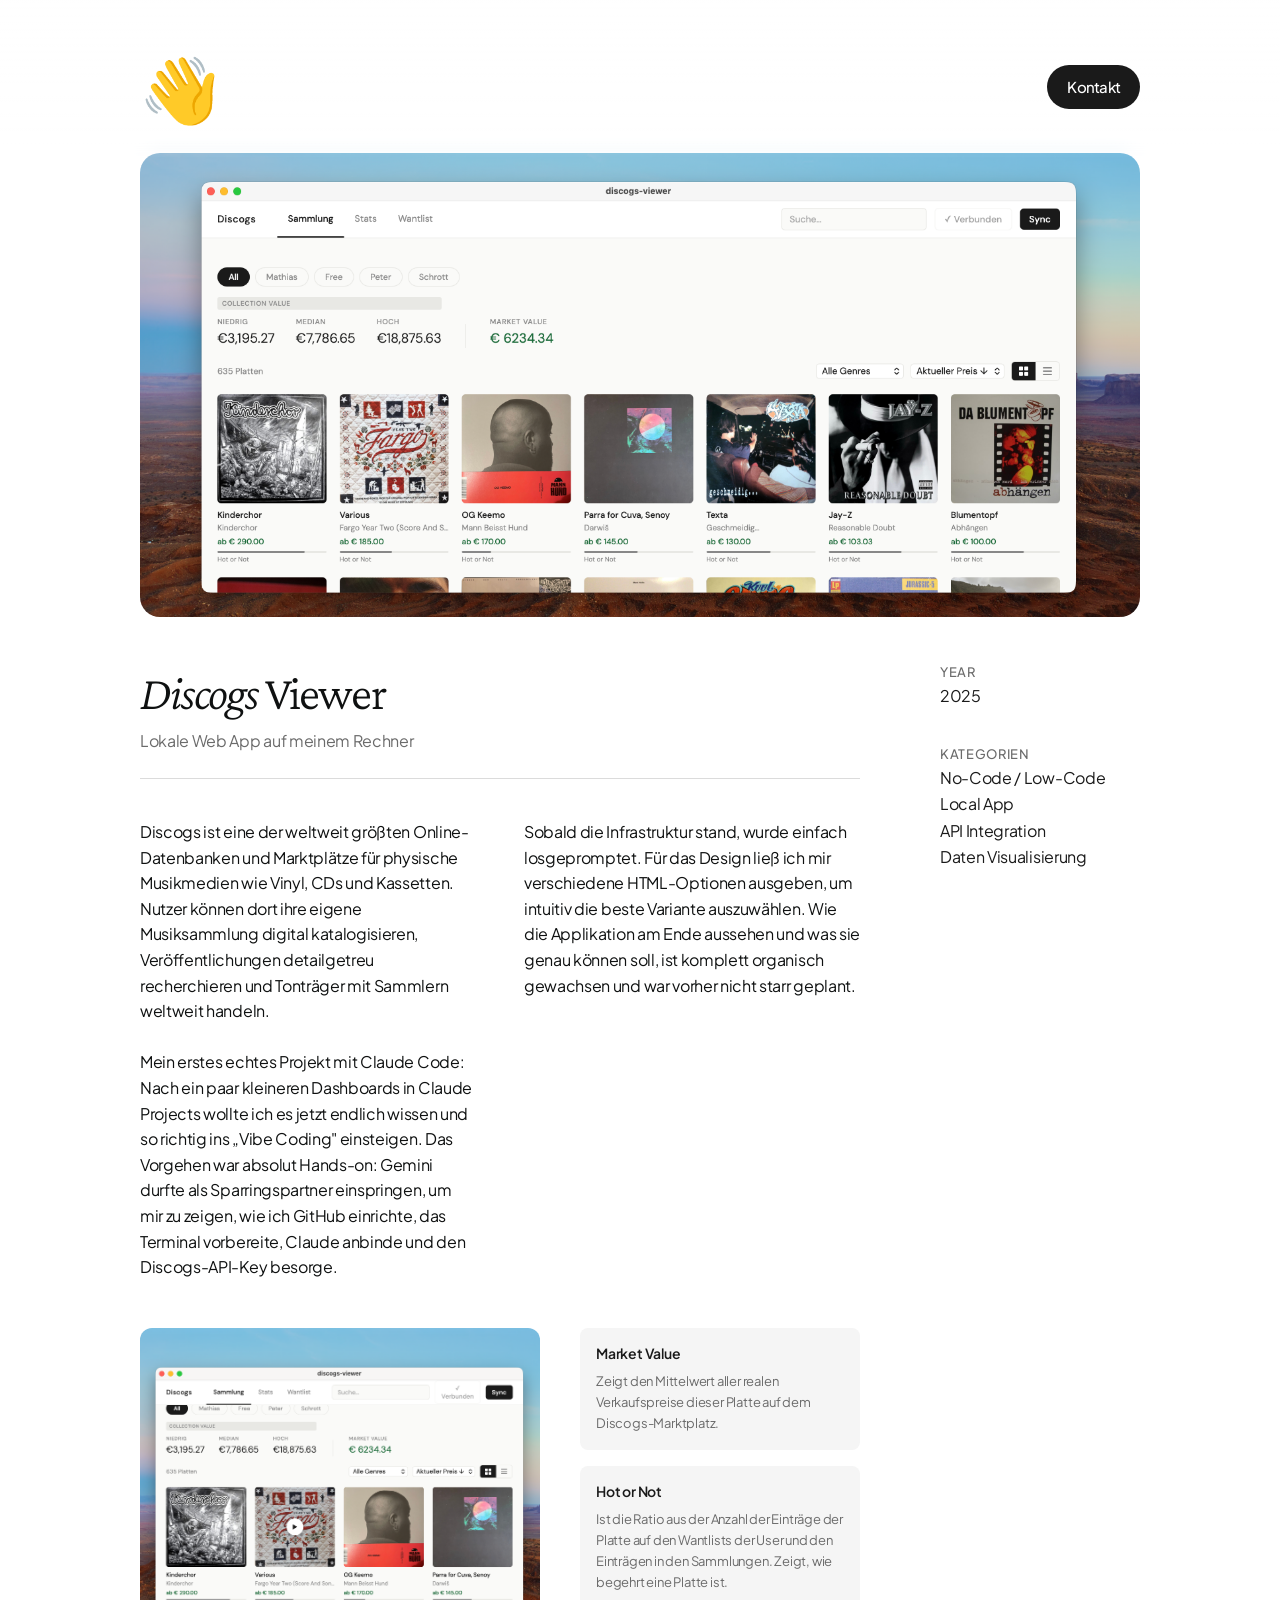
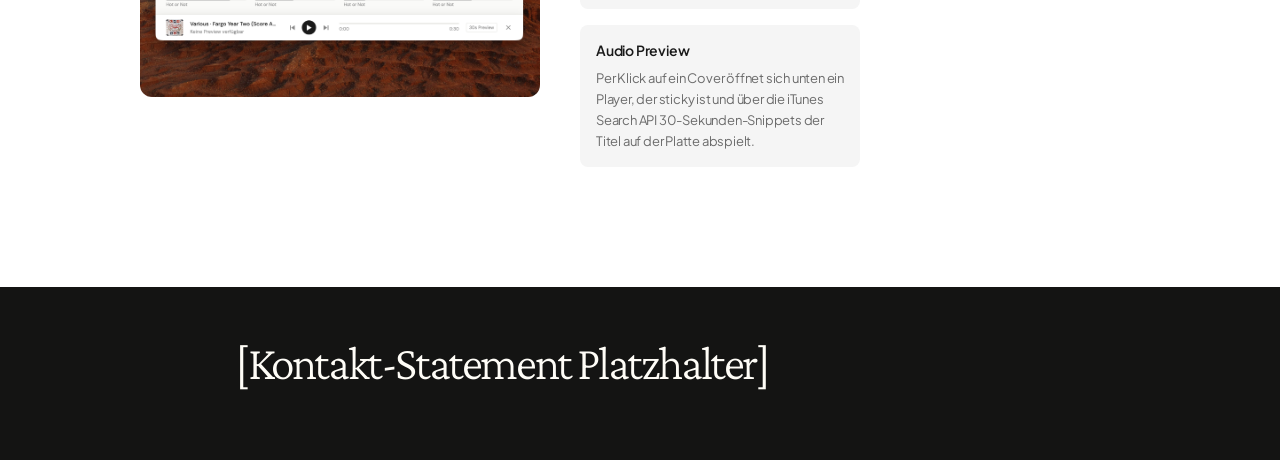
==== discogs.html @ b3c25e91 "Add projects section and discogs detail page - Asymmetric 2-column project grid with 5 project cards" ====
<!DOCTYPE html>
<html lang="de">
<head>
  <meta charset="UTF-8">
  <meta name="viewport" content="width=device-width, initial-scale=1.0">
  <title>Discogs Sammlung Viewer – Agile Coach &amp; Scrum Master</title>
  <meta name="description" content="Discogs Sammlung Viewer – Projekt-Detailseite">
  <link rel="preconnect" href="https://fonts.googleapis.com">
  <link rel="preconnect" href="https://fonts.gstatic.com" crossorigin>
  <link href="https://fonts.googleapis.com/css2?family=Crimson+Pro:ital,wght@0,300;0,400;1,300;1,400&family=Plus+Jakarta+Sans:wght@400;500;600&family=JetBrains+Mono:wght@300;400&display=swap" rel="stylesheet">
  <link rel="stylesheet" href="styles.css">
</head>
<body>

  <header class="navbar">
    <a href="index.html" class="navbar-logo" aria-label="Zurück zur Startseite">
      <span class="nav-logo" aria-hidden="true">👋</span>
    </a>
    <a href="index.html#kontakt" class="btn-pill">Kontakt</a>
  </header>
  <div class="nav-fade"></div>

  <main>

    <section class="project-detail-hero">
      <img
        src="Discogs/Discogs Header.png"
        alt="Discogs Sammlung Viewer – Hauptansicht"
        class="project-hero-img"
      >
    </section>

    <section class="project-detail-content">
      <div class="project-layout-wrapper">
        <div class="project-main">
          <h1 class="project-headline"><em>Discogs</em> Viewer</h1>
          <p class="project-subtext">
            Lokale Web App auf meinem Rechner
          </p>

          <div class="project-divider"></div>

          <div class="project-text">
            <div class="project-text-column">
              <p>
                Discogs ist eine der weltweit größten Online-Datenbanken und Marktplätze für physische Musikmedien wie Vinyl, CDs und Kassetten. Nutzer können dort ihre eigene Musiksammlung digital katalogisieren, Veröffentlichungen detailgetreu recherchieren und Tonträger mit Sammlern weltweit handeln.
              </p>
              <p>
                Mein erstes echtes Projekt mit Claude Code: Nach ein paar kleineren Dashboards in Claude Projects wollte ich es jetzt endlich wissen und so richtig ins „Vibe Coding" einsteigen. Das Vorgehen war absolut Hands-on: Gemini durfte als Sparringspartner einspringen, um mir zu zeigen, wie ich GitHub einrichte, das Terminal vorbereite, Claude anbinde und den Discogs-API-Key besorge.
              </p>
            </div>

            <div class="project-text-column">
              <p>
                Sobald die Infrastruktur stand, wurde einfach losgepromptet. Für das Design ließ ich mir verschiedene HTML-Optionen ausgeben, um intuitiv die beste Variante auszuwählen. Wie die Applikation am Ende aussehen und was sie genau können soll, ist komplett organisch gewachsen und war vorher nicht starr geplant.
              </p>
            </div>
          </div>

          <div class="project-detail-section">
            <div class="project-detail-image">
              <img src="Discogs/Detail 2.png" alt="Discogs Viewer Detail">
            </div>

            <div class="project-detail-boxes">
              <div class="project-detail-box">
                <h4 class="project-detail-box-title">Market Value</h4>
                <p>Zeigt den Mittelwert aller realen Verkaufspreise dieser Platte auf dem Discogs-Marktplatz.</p>
              </div>
              <div class="project-detail-box">
                <h4 class="project-detail-box-title">Hot or Not</h4>
                <p>Ist die Ratio aus der Anzahl der Einträge der Platte auf den Wantlists der User und den Einträgen in den Sammlungen. Zeigt, wie begehrt eine Platte ist.</p>
              </div>
              <div class="project-detail-box">
                <h4 class="project-detail-box-title">Audio Preview</h4>
                <p>Per Klick auf ein Cover öffnet sich unten ein Player, der sticky ist und über die iTunes Search API 30-Sekunden-Snippets der Titel auf der Platte abspielt.</p>
              </div>
            </div>
          </div>
        </div>

        <div class="project-sidebar">
          <div class="project-meta-group">
            <span class="project-meta-label">Year</span>
            <p class="project-meta-value">2025</p>
          </div>
          <div class="project-meta-group">
            <span class="project-meta-label">Kategorien</span>
            <p class="project-meta-value">No-Code / Low-Code</p>
            <p class="project-meta-value">Local App</p>
            <p class="project-meta-value">API Integration</p>
            <p class="project-meta-value">Daten Visualisierung</p>
          </div>
        </div>
      </div>
    </section>

  </main>

  <footer class="site-footer">
    <p class="footer-headline">[Kontakt-Statement Platzhalter]</p>
  </footer>

</body>
</html>
---- styles.css ----
/* ==========================================================================
   1. CSS-Reset
   ========================================================================== */

html, body, #main {
  margin: 0;
  padding: 0;
  box-sizing: border-box;
}

*, *::before, *::after {
  box-sizing: border-box;
  -webkit-font-smoothing: inherit;
}

h1, h2, h3, h4, h5, h6, p, figure {
  margin: 0;
}

::-webkit-scrollbar {
  width: 0px;
}

::selection {
  background-color: #95E78E;
  color: #062C02;
}

:root {
  -webkit-font-smoothing: antialiased;
}

/* ==========================================================================
   2. Custom Properties — Farben
   ========================================================================== */

:root {
  /* Primärfarben */
  --color-almost-black: #0F1111;
  --color-true-black: #141413;
  --color-white: #FFFFFF;
  --color-warm-off-white: #FFFDF7;
  --color-warm-surface: #FAF9F5;

  /* Akzentfarbe: Terracotta (statt Cyan/Sky-Blue der Vorlage) */
  --color-accent: #C96E4B;
  --color-accent-tint: rgba(201, 110, 75, 0.15);
  --color-accent-glow: rgba(201, 110, 75, 0.24);

  /* Sekundär */
  --color-muted-grey: #6C7575;
  --color-secondary-text: #6B6B6B;

  /* Buttons */
  --color-btn-solid: #1A1A1A;

  /* Semantische Zuordnung */
  --color-text: var(--color-almost-black);
  --color-text-muted: var(--color-muted-grey);
  --color-bg: var(--color-white);
  --color-border: rgba(15, 17, 17, 0.15);
}

/* ==========================================================================
   3. Custom Properties — Typografie-Skala
   ========================================================================== */

:root {
  --font-serif: 'Crimson Pro', serif;
  --font-sans: 'Plus Jakarta Sans', sans-serif;
  --font-mono: 'JetBrains Mono', monospace;

  /* Hero / Footer Headline */
  --fs-hero: 48px;
  --fw-hero: 300;
  --lh-hero: 1.09;
  --ls-hero: -2.4px;

  /* Hero-Title (eigenständig größer als Footer-Headline) */
  --fs-hero-title: 48px;
  --ls-hero-title: -2px;

  /* Large Section Heading */
  --fs-large-heading: 36px;
  --fw-large-heading: 300;
  --lh-large-heading: 1.09;
  --ls-large-heading: -1.8px;

  /* Section Title */
  --fs-section-title: 24px;
  --fw-section-title: 300;
  --lh-section-title: 1.09;
  --ls-section-title: -1.2px;

  /* Body */
  --fs-body: 16px;
  --fw-body: 400;
  --lh-body: 1.6;
  --ls-body: -0.32px;

  /* Nav / CTA Label */
  --fs-nav-label: 15px;
  --fw-nav-label: 500;
  --lh-nav-label: 1.09;
  --ls-nav-label: -0.75px;

  /* Table Row / Work History */
  --fs-table-row: 20px;
  --fw-table-row: 400;
  --lh-table-row: 1.09;
  --ls-table-row: -1px;

  /* Mono / Bio-Text */
  --fs-mono: 14px;
  --fw-mono: 300;
  --lh-mono: 1.8;
  --ls-mono: -0.7px;
}

/* ==========================================================================
   4. Custom Properties — Layout & Spacing
   ========================================================================== */

:root {
  --container-max-width: 810px;
  --container-padding-desktop: 72px;
  --container-padding-mobile: 20px;
  --hero-padding-mobile: 24px;

  --space-page-top: 20px;

  --space-hero-top: 32px;
  --space-hero-bottom: 20px;

  --space-section-top: 50px;
  --space-section-bottom: 70px;

  --navbar-height: 101px;
  --navbar-padding: 55px var(--container-padding-desktop) 0;

  --ease-smooth: cubic-bezier(0.4, 0, 0.2, 1);
  --duration-fast: 200ms;
  --duration-normal: 300ms;
  --duration-slow: 500ms;
}

/* ==========================================================================
   5. Basis
   ========================================================================== */

body {
  font-family: var(--font-sans);
  font-size: var(--fs-body);
  font-weight: var(--fw-body);
  line-height: var(--lh-body);
  letter-spacing: var(--ls-body);
  color: var(--color-text);
  background-color: var(--color-bg);
}

a {
  color: inherit;
  text-decoration: none;
}

/* Sichtbarer Keyboard-Fokus */
a:focus-visible,
button:focus-visible,
[role="button"]:focus-visible {
  outline: 2px solid var(--color-accent);
  outline-offset: 3px;
  border-radius: 4px;
}

a, button, [role="button"] {
  cursor: pointer;
}

/* ==========================================================================
   6. Layout-Container
   ========================================================================== */

.section {
  max-width: var(--container-max-width);
  margin: 0 auto;
  padding-left: var(--container-padding-desktop);
  padding-right: var(--container-padding-desktop);
  scroll-margin-top: calc(var(--navbar-height) + var(--space-page-top));
}

main {
  padding-top: calc(var(--navbar-height) + var(--space-page-top));
}

.section-hero {
  max-width: 900px;
  padding-top: var(--space-hero-top);
  padding-bottom: var(--space-hero-bottom);
  padding-left: var(--container-padding-desktop);
  padding-right: var(--container-padding-desktop);
  scroll-margin-top: calc(var(--navbar-height) + var(--space-page-top));
}

.section-content {
  padding-top: var(--space-section-top);
  padding-bottom: var(--space-section-bottom);
}

.section-content + .section-content {
  border-top: 1px solid var(--color-border);
}

/* ==========================================================================
   7. Navigation
   ========================================================================== */

.navbar {
  position: fixed;
  top: 0;
  left: 0;
  width: 100%;
  padding: var(--navbar-padding);
  padding-bottom: 20px;
  background: transparent;
  display: flex;
  flex-direction: row;
  align-items: center;
  justify-content: space-between;
  z-index: 100;
}

.nav-fade {
  position: fixed;
  top: 0;
  left: 0;
  width: 100%;
  height: 160px;
  backdrop-filter: blur(8px);
  -webkit-backdrop-filter: blur(8px);
  background: linear-gradient(
    to bottom,
    rgba(255, 255, 255, 0.6) 0%,
    rgba(255, 255, 255, 0.3) 55%,
    rgba(255, 255, 255, 0) 100%
  );
  mask-image: linear-gradient(
    to bottom,
    black 0%,
    black 55%,
    transparent 100%
  );
  -webkit-mask-image: linear-gradient(
    to bottom,
    black 0%,
    black 55%,
    transparent 100%
  );
  pointer-events: none;
  z-index: 99;
}

.navbar-logo {
  position: relative;
  z-index: 1;
  flex-shrink: 0;
  transition: transform 0.2s var(--ease-smooth);
}

.navbar-logo:hover {
  transform: scale(1.1);
}

@keyframes wave-bounce {
  0%   { transform: rotate(0deg) translateY(0px); }
  10%  { transform: rotate(14deg) translateY(-4px); }
  20%  { transform: rotate(-8deg) translateY(0px); }
  30%  { transform: rotate(14deg) translateY(-3px); }
  40%  { transform: rotate(-4deg) translateY(0px); }
  50%  { transform: rotate(10deg) translateY(-2px); }
  60%  { transform: rotate(0deg) translateY(0px); }
  100% { transform: rotate(0deg) translateY(0px); }
}

.nav-logo {
  display: inline-block;
  font-size: 64px;
  transform-origin: 70% 70%;
  animation: wave-bounce 2.5s ease-in-out infinite;
  line-height: 1;
  cursor: default;
}

.btn-pill {
  position: relative;
  z-index: 1;
  display: inline-block;
  background-color: var(--color-btn-solid);
  border: none;
  border-radius: 999px;
  padding: 10px 20px;
  color: var(--color-white);
  font-family: var(--font-sans);
  font-size: var(--fs-nav-label);
  font-weight: var(--fw-nav-label);
  letter-spacing: var(--ls-nav-label);
  transition: opacity var(--duration-normal) var(--ease-smooth);
}

.btn-pill:hover {
  opacity: 0.85;
}

/* ==========================================================================
   8. Typografie-Klassen
   ========================================================================== */

.hero-title {
  font-family: var(--font-serif);
  font-size: var(--fs-hero-title);
  font-weight: var(--fw-hero);
  line-height: var(--lh-hero);
  letter-spacing: var(--ls-hero-title);
  color: var(--color-almost-black);
}

.hero-title em {
  font-style: italic;
  font-weight: var(--fw-hero);
}

.hero-deko {
  font-size: 0.45em;
  vertical-align: middle;
  margin-left: 4px;
}

.section-title {
  font-family: var(--font-serif);
  font-size: var(--fs-section-title);
  font-weight: var(--fw-section-title);
  line-height: var(--lh-section-title);
  letter-spacing: var(--ls-section-title);
  color: var(--color-almost-black);
}

.large-heading {
  font-family: var(--font-serif);
  font-size: var(--fs-large-heading);
  font-weight: var(--fw-large-heading);
  line-height: var(--lh-large-heading);
  letter-spacing: var(--ls-large-heading);
  color: var(--color-almost-black);
}

.body-text {
  font-family: var(--font-sans);
  font-size: var(--fs-body);
  font-weight: var(--fw-body);
  line-height: var(--lh-body);
  letter-spacing: var(--ls-body);
  color: var(--color-text);
}

.hero-subtext {
  margin-top: 24px;
  max-width: 520px;
  text-align: left;
  color: var(--color-secondary-text);
}

.mono-text {
  font-family: var(--font-mono);
  font-size: var(--fs-mono);
  font-weight: var(--fw-mono);
  line-height: var(--lh-mono);
  letter-spacing: var(--ls-mono);
  color: var(--color-text);
}

/* Highlight für "teams" im Hero: bewusste Ausnahme in Blau statt Terracotta */
.highlight {
  background-color: rgba(5, 154, 255, 0.15);
  color: #059AFF;
  border-radius: 4px;
  padding: 0 4px;
}

.vita-intro {
  margin-top: 24px;
  max-width: 600px;
}

/* ==========================================================================
   9. Work-History-Tabelle (Flexbox, 3 Spalten)
   ========================================================================== */

.section-work-history {
  padding-top: var(--space-section-top);
  padding-bottom: var(--space-section-bottom);
  padding-left: var(--container-padding-desktop);
  padding-right: var(--container-padding-desktop);
  max-width: none;
  scroll-margin-top: calc(var(--navbar-height) + var(--space-page-top));
}

.work-history {
  list-style: none;
  margin: 0;
  padding: 0;
}

.work-table-row {
  display: flex;
  flex-direction: row;
  justify-content: space-between;
  align-items: center;
  gap: 16px;
  padding: 20px 0;
  border-bottom: 1px solid var(--color-border);
}

.work-role,
.work-company,
.work-year {
  font-family: var(--font-sans);
  font-size: var(--fs-table-row);
  font-weight: var(--fw-table-row);
  line-height: var(--lh-table-row);
  letter-spacing: var(--ls-table-row);
  white-space: nowrap;
}

.work-role {
  color: var(--color-text);
  flex: 1 1 0;
  min-width: 0;
}

.work-company {
  color: var(--color-text-muted);
  flex: 1 1 0;
  min-width: 0;
}

.work-year {
  color: var(--color-text-muted);
  flex: 0 0 auto;
  min-width: 100px;
  text-align: right;
  font-variant-numeric: tabular-nums;
}

/* ==========================================================================
   10. Philosophy Section (3-Spalten-Layout)
   ========================================================================== */

.section-philosophy {
  padding-top: 120px;
  padding-bottom: var(--space-section-bottom);
  padding-left: var(--container-padding-desktop);
  padding-right: var(--container-padding-desktop);
  scroll-margin-top: calc(var(--navbar-height) + var(--space-page-top));
}

.philosophy-grid {
  display: grid;
  grid-template-columns: 1fr 1.5fr 1.5fr;
  gap: 18px;
  max-width: calc(100% - 15px);
}

.philosophy-headline {
  font-family: var(--font-serif);
  font-size: 36px;
  font-weight: 300;
  line-height: 1.15;
  letter-spacing: -1.5px;
  color: var(--color-almost-black);
  padding-left: 45px;
}

.philosophy-text {
  font-family: var(--font-mono);
  font-size: var(--fs-mono);
  font-weight: var(--fw-mono);
  line-height: var(--lh-mono);
  letter-spacing: var(--ls-mono);
  color: var(--color-text);
}

.philosophy-text p {
  margin: 0 0 1.8em 0;
}

.philosophy-text p:last-child {
  margin-bottom: 0;
}

/* ==========================================================================
   11. Projects Section (Asymmetrisches 2-Spalten-Grid)
   ========================================================================== */

.section-projects {
  padding-top: 120px;
  padding-bottom: var(--space-section-bottom);
  padding-left: var(--container-padding-desktop);
  padding-right: var(--container-padding-desktop);
  max-width: none;
  scroll-margin-top: calc(var(--navbar-height) + var(--space-page-top));
}

.section-projects .section-title {
  margin-bottom: 48px;
}

.projects-grid {
  display: grid;
  grid-template-columns: 40% 60%;
  gap: 16px;
}

.projects-column {
  display: flex;
  flex-direction: column;
  gap: 16px;
}

.project-card {
  display: flex;
  align-items: flex-end;
  border-radius: 20px;
  overflow: hidden;
  cursor: pointer;
  transition: transform 0.3s var(--ease-smooth);
  padding: 24px;
}

.project-card:hover {
  transform: scale(0.97);
}

.project-card-small {
  min-height: 300px;
}

.project-card-large {
  min-height: 480px;
}

.project-card-medium {
  min-height: 380px;
}

.project-title {
  font-family: var(--font-serif);
  font-size: 20px;
  font-weight: 300;
  line-height: 1.2;
  letter-spacing: -0.5px;
  color: var(--color-white);
  margin: 0;
}

.project-card-1 {
  background-color: #8A8A8A;
}

.project-card-2 {
  background-color: #6B6B6B;
}

.project-card-3 {
  background-color: #757575;
}

.project-card-4 {
  background-color: #949494;
}

.project-card-5 {
  background-color: #808080;
}

/* ==========================================================================
   12. Project Detail Pages
   ========================================================================== */

.project-detail-hero {
  padding-top: var(--space-hero-top);
  padding-left: var(--container-padding-desktop);
  padding-right: var(--container-padding-desktop);
}

.project-hero-image {
  width: 100%;
  height: 520px;
  background-color: #B8B8B8;
  border-radius: 20px;
}

.project-hero-img {
  width: 100%;
  border-radius: 20px;
  display: block;
}

.project-detail-content {
  padding-left: var(--container-padding-desktop);
  padding-right: var(--container-padding-desktop);
  padding-top: 48px;
  padding-bottom: 120px;
}

.project-layout-wrapper {
  display: grid;
  grid-template-columns: 1fr 200px;
  gap: 80px;
  align-items: start;
}

.project-headline {
  font-family: var(--font-serif);
  font-size: 48px;
  font-weight: 300;
  line-height: 1.15;
  letter-spacing: -1.8px;
  color: var(--color-almost-black);
  margin: 0;
}

.project-headline em {
  font-style: italic;
  font-weight: 300;
}

.project-subtext {
  font-family: var(--font-sans);
  font-size: 16px;
  font-weight: 400;
  line-height: 1.6;
  letter-spacing: -0.32px;
  color: #6B6B6B;
  margin: 8px 0 0 0;
}

.project-divider {
  margin-top: 24px;
  border-top: 1px solid var(--color-border);
}

.project-text {
  display: grid;
  grid-template-columns: 1fr 1fr;
  gap: 48px;
  margin-top: 40px;
}

.project-sidebar {
  display: flex;
  flex-direction: column;
  gap: 40px;
}

.project-meta-group {
  display: flex;
  flex-direction: column;
  gap: 4px;
}

.project-meta-label {
  font-family: var(--font-sans);
  font-size: 13px;
  font-weight: 500;
  line-height: 1.2;
  letter-spacing: 0.05em;
  text-transform: uppercase;
  color: #6B6B6B;
}

.project-meta-value {
  font-family: var(--font-sans);
  font-size: 16px;
  font-weight: 400;
  line-height: 1.4;
  letter-spacing: -0.32px;
  color: #1A1A1A;
  margin: 0;
}

.project-text-column p {
  font-family: var(--font-sans);
  font-size: 16px;
  font-weight: 400;
  line-height: 1.6;
  letter-spacing: -0.32px;
  color: var(--color-text);
  margin: 0 0 1.6em 0;
}

.project-text-column p:last-child {
  margin-bottom: 0;
}

.project-detail-section {
  display: grid;
  grid-template-columns: 1fr 280px;
  gap: 40px;
  margin-top: 48px;
  align-items: start;
}

.project-detail-image {
  width: 100%;
}

.project-detail-image img {
  width: 100%;
  height: auto;
  display: block;
  border-radius: 12px;
}

.project-detail-boxes {
  display: flex;
  flex-direction: column;
  gap: 16px;
}

.project-detail-box {
  background: #F5F5F5;
  padding: 16px;
  border-radius: 8px;
}

.project-detail-box-title {
  font-family: var(--font-sans);
  font-size: 14px;
  font-weight: 600;
  line-height: 1.4;
  letter-spacing: -0.2px;
  color: #1A1A1A;
  margin: 0 0 8px 0;
}

.project-detail-box p {
  font-family: var(--font-sans);
  font-size: 13px;
  font-weight: 400;
  line-height: 1.6;
  letter-spacing: -0.2px;
  color: #6B6B6B;
  margin: 0;
}

/* ==========================================================================
   13. Footer
   ========================================================================== */

.site-footer {
  background-color: var(--color-true-black);
  color: var(--color-warm-off-white);
  padding: var(--space-section-top) var(--container-padding-desktop) var(--space-section-bottom);
}

.footer-headline {
  font-family: var(--font-serif);
  font-size: var(--fs-hero);
  font-weight: var(--fw-hero);
  line-height: var(--lh-hero);
  letter-spacing: var(--ls-hero);
  color: var(--color-warm-off-white);
  max-width: var(--container-max-width);
  margin: 0 auto;
}

/* ==========================================================================
   14. Responsive
   ========================================================================== */

@media (max-width: 600px) {
  .section {
    padding-left: var(--container-padding-mobile);
    padding-right: var(--container-padding-mobile);
  }

  .section-hero {
    padding-left: var(--hero-padding-mobile);
    padding-right: var(--hero-padding-mobile);
  }

  .section-philosophy {
    padding-left: var(--container-padding-mobile);
    padding-right: var(--container-padding-mobile);
  }

  .section-work-history {
    padding-left: var(--container-padding-mobile);
    padding-right: var(--container-padding-mobile);
  }

  .section-projects {
    padding-left: var(--container-padding-mobile);
    padding-right: var(--container-padding-mobile);
  }

  .project-detail-hero {
    padding-left: var(--container-padding-mobile);
    padding-right: var(--container-padding-mobile);
  }

  .project-detail-content {
    padding-left: var(--container-padding-mobile);
    padding-right: var(--container-padding-mobile);
  }

  .navbar {
    padding: 55px var(--container-padding-mobile) 0;
  }

  .site-footer {
    padding-left: var(--container-padding-mobile);
    padding-right: var(--container-padding-mobile);
  }

  .work-table-row {
    flex-direction: column;
    align-items: flex-start;
    gap: 4px;
    padding: 16px 0;
  }

  .work-role,
  .work-company,
  .work-year {
    flex: initial;
    width: 100%;
    min-width: 0;
    text-align: left;
  }

  .philosophy-grid {
    grid-template-columns: 1fr;
    gap: 24px;
    max-width: 100%;
  }

  .philosophy-headline {
    padding-left: 0;
  }

  .projects-grid {
    grid-template-columns: 1fr;
  }

  .project-layout-wrapper {
    grid-template-columns: 1fr;
    gap: 48px;
  }

  .project-text {
    grid-template-columns: 1fr;
    gap: 24px;
  }

  .project-hero-image {
    height: 300px;
  }

  .project-headline {
    font-size: 36px;
    letter-spacing: -1.4px;
  }

  .project-sidebar {
    gap: 32px;
  }

  .project-detail-section {
    grid-template-columns: 1fr;
    gap: 24px;
  }

  .project-detail-boxes {
    gap: 12px;
  }

  :root {
    --fs-hero: 34px;
    --ls-hero: -1.6px;
    --fs-hero-title: 36px;
    --ls-hero-title: -1.4px;
    --fs-large-heading: 28px;
    --ls-large-heading: -1.3px;
  }
}

@media (min-width: 601px) and (max-width: 1023px) {
  .philosophy-grid {
    grid-template-columns: 1fr 1fr;
    gap: 32px;
    max-width: 100%;
  }

  .philosophy-headline {
    grid-column: 1 / -1;
    padding-left: 0;
  }
}

@media (min-width: 1024px) {
  :root {
    --container-padding-desktop: 140px;
  }

  .section-philosophy {
    padding-left: var(--container-padding-desktop);
    padding-right: var(--container-padding-desktop);
  }

  .section-work-history {
    padding-left: var(--container-padding-desktop);
    padding-right: var(--container-padding-desktop);
  }

  .section-projects {
    padding-left: var(--container-padding-desktop);
    padding-right: var(--container-padding-desktop);
  }
}

/* ==========================================================================
   15. Motion Preferences
   ========================================================================== */

@media (prefers-reduced-motion: reduce) {
  *, *::before, *::after {
    animation-duration: 0.001ms !important;
    animation-iteration-count: 1 !important;
    transition-duration: 0.001ms !important;
    scroll-behavior: auto !important;
  }
}
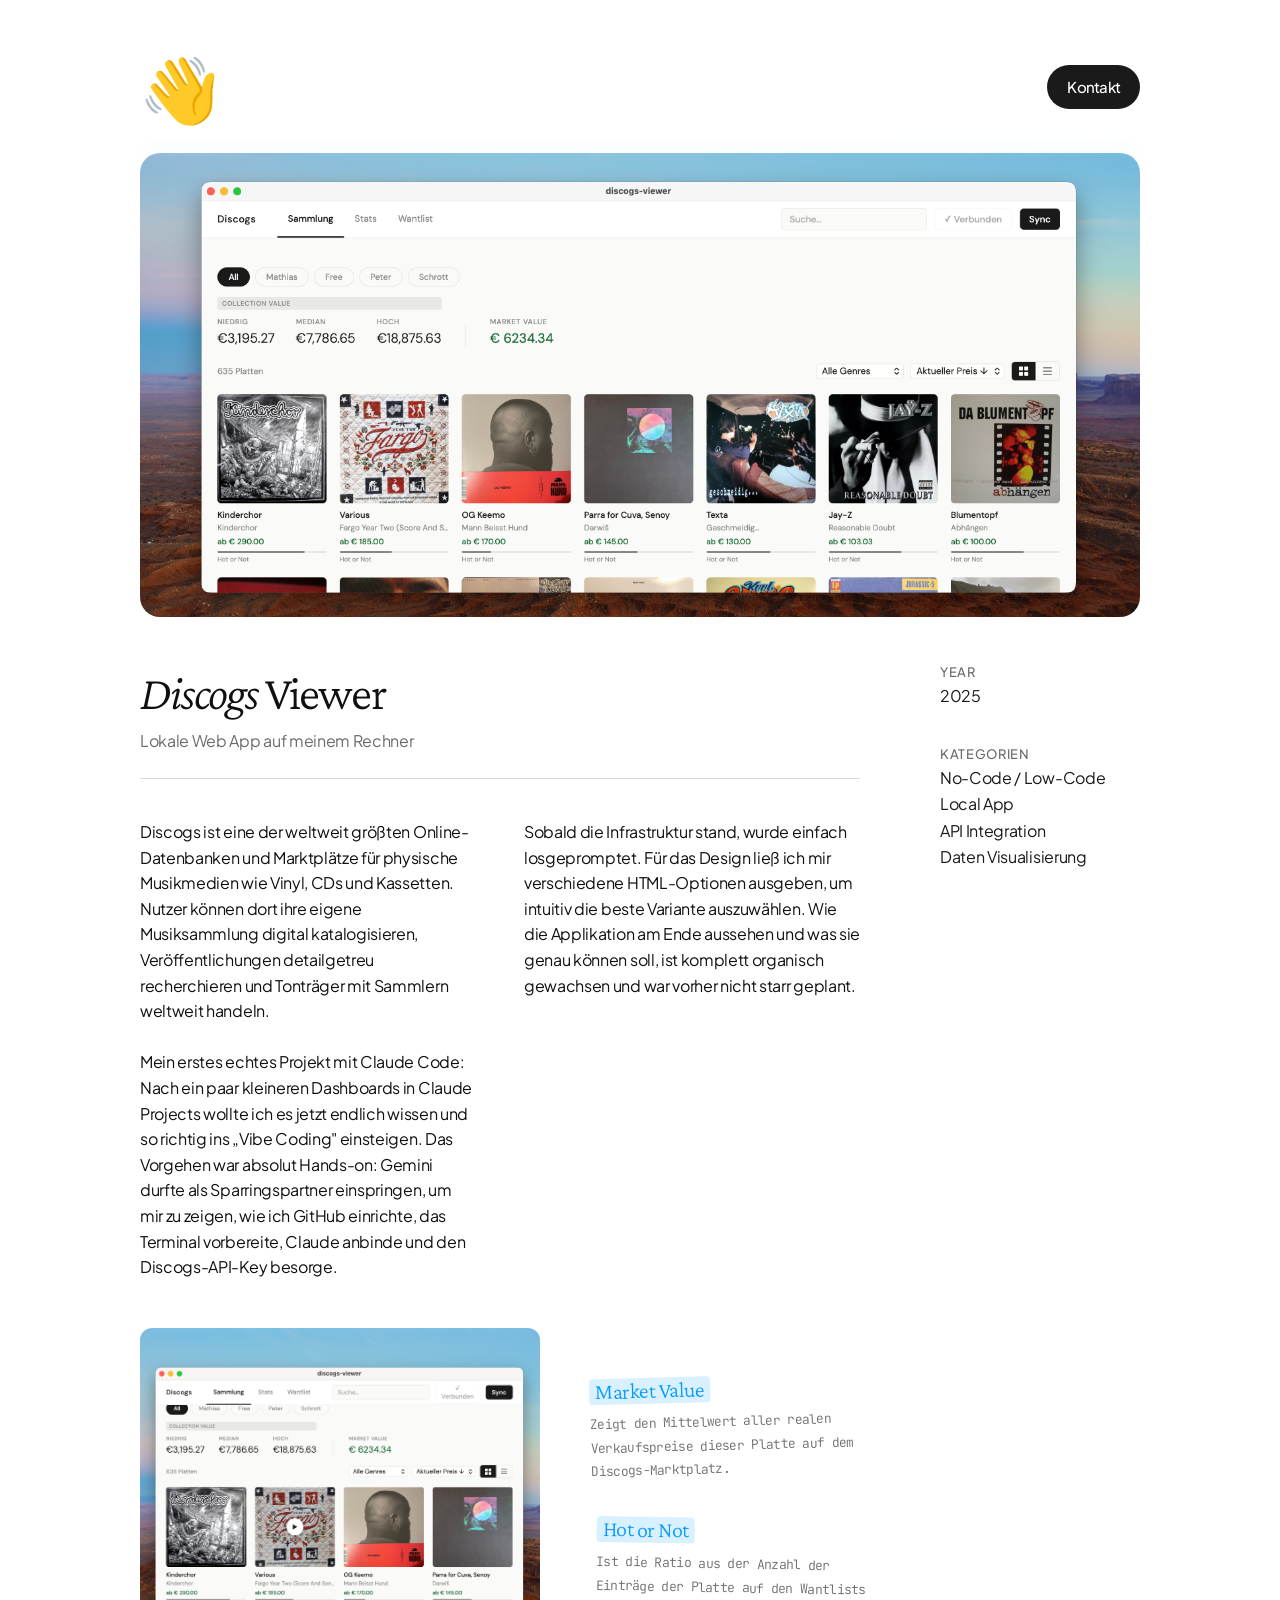
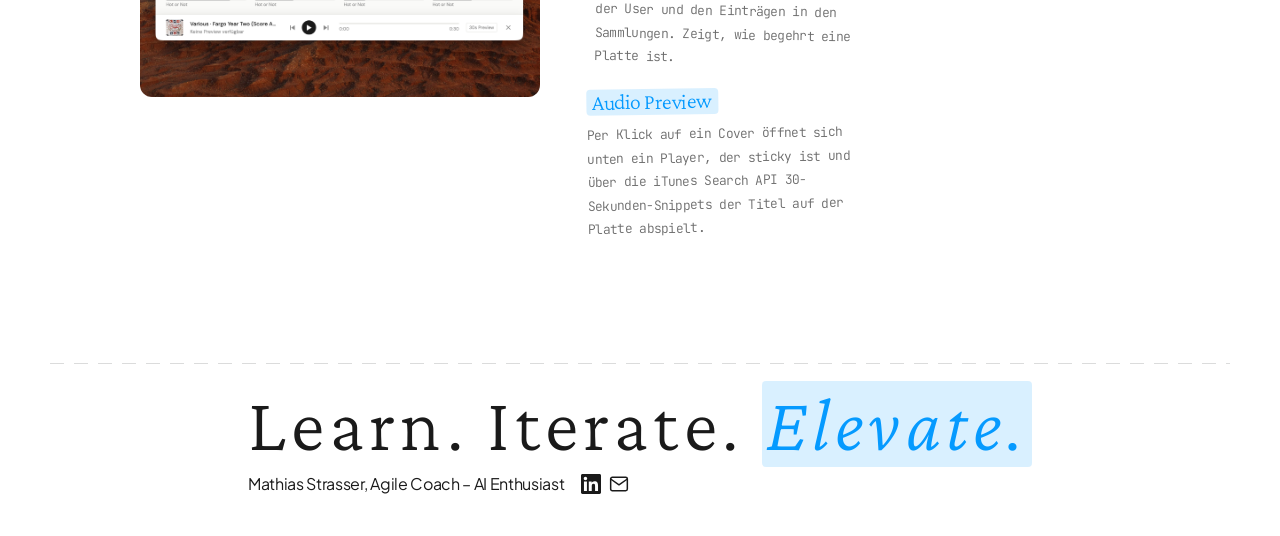
==== commit 40fbf36f: "Add RFP Analyzer & KI-Workshop project pages, certificates section, footer contact - Fix broken Work" ====
--- a/discogs.html
+++ b/discogs.html
@@ -97,8 +97,21 @@
 
   </main>
 
-  <footer class="site-footer">
-    <p class="footer-headline">[Kontakt-Statement Platzhalter]</p>
+  <footer class="site-footer" id="kontakt">
+    <div class="footer-inner">
+      <p class="footer-headline">Learn. Iterate. <em class="highlight">Elevate.</em></p>
+      <div class="footer-contact">
+        <p class="footer-name">Mathias Strasser, Agile Coach – AI Enthusiast</p>
+        <div class="footer-socials">
+          <a href="https://linkedin.com/in/mathias-straßer" class="footer-icon" aria-label="LinkedIn-Profil" target="_blank" rel="noopener">
+            <svg viewBox="0 0 24 24" width="20" height="20" fill="currentColor" aria-hidden="true"><path d="M20.447 20.452h-3.554v-5.569c0-1.328-.027-3.037-1.852-3.037-1.853 0-2.136 1.445-2.136 2.939v5.667H9.351V9h3.414v1.561h.046c.477-.9 1.637-1.85 3.37-1.85 3.601 0 4.267 2.37 4.267 5.455v6.286zM5.337 7.433c-1.144 0-2.063-.926-2.063-2.065 0-1.138.92-2.063 2.063-2.063 1.14 0 2.064.925 2.064 2.063 0 1.139-.925 2.065-2.064 2.065zm1.782 13.019H3.555V9h3.564v11.452zM22.225 0H1.771C.792 0 0 .774 0 1.729v20.542C0 23.227.792 24 1.771 24h20.451C23.2 24 24 23.227 24 22.271V1.729C24 .774 23.2 0 22.222 0h.003z"/></svg>
+          </a>
+          <a href="mailto:mathias.strasser@gmx.de" class="footer-icon" aria-label="E-Mail schreiben">
+            <svg viewBox="0 0 24 24" width="20" height="20" fill="none" stroke="currentColor" stroke-width="1.8" stroke-linecap="round" stroke-linejoin="round" aria-hidden="true"><rect x="2" y="4" width="20" height="16" rx="2"/><path d="m22 6-10 7L2 6"/></svg>
+          </a>
+        </div>
+      </div>
+    </div>
   </footer>
 
 </body>
--- a/styles.css
+++ b/styles.css
@@ -532,7 +532,7 @@
   overflow: hidden;
   cursor: pointer;
   transition: transform 0.3s var(--ease-smooth);
-  padding: 24px;
+  padding: 0;
 }
 
 .project-card:hover {
@@ -540,7 +540,7 @@
 }
 
 .project-card-small {
-  min-height: 300px;
+  min-height: auto;
 }
 
 .project-card-large {
@@ -557,12 +557,24 @@
   font-weight: 300;
   line-height: 1.2;
   letter-spacing: -0.5px;
-  color: var(--color-white);
+  color: white;
   margin: 0;
+  text-shadow: 0 1px 4px rgba(0,0,0,0.4);
+  position: absolute;
+  bottom: 20px;
+  left: 20px;
 }
 
 .project-card-1 {
-  background-color: #8A8A8A;
+  background-color: transparent;
+  padding: 0;
+}
+
+.project-card-1 img {
+  width: 100%;
+  height: auto;
+  display: block;
+  border-radius: 20px;
 }
 
 .project-card-2 {
@@ -570,11 +582,29 @@
 }
 
 .project-card-3 {
-  background-color: #757575;
+  background-color: transparent;
+  position: relative;
+}
+
+.project-card-3 img {
+  position: absolute;
+  inset: 0;
+  width: 100%;
+  height: 100%;
+  object-fit: cover;
+  border-radius: 20px;
 }
 
 .project-card-4 {
-  background-color: #949494;
+  background-color: transparent;
+  padding: 0;
+}
+
+.project-card-4 img {
+  width: 100%;
+  height: auto;
+  display: block;
+  border-radius: 20px;
 }
 
 .project-card-5 {
@@ -723,54 +753,158 @@
 .project-detail-boxes {
   display: flex;
   flex-direction: column;
-  gap: 16px;
+  gap: 24px;
+  margin-top: 40px;
 }
 
 .project-detail-box {
-  background: #F5F5F5;
-  padding: 16px;
-  border-radius: 8px;
+  padding: 0;
+}
+
+.project-detail-box:nth-child(1) {
+  transform: rotate(-1.5deg) translate(10px, 8px);
+}
+
+.project-detail-box:nth-child(2) {
+  transform: rotate(1deg) translate(16px, 22px);
+}
+
+.project-detail-box:nth-child(3) {
+  transform: rotate(-0.8deg) translate(7px, 16px);
 }
 
 .project-detail-box-title {
-  font-family: var(--font-sans);
-  font-size: 14px;
-  font-weight: 600;
-  line-height: 1.4;
-  letter-spacing: -0.2px;
-  color: #1A1A1A;
+  font-family: var(--font-serif);
+  font-size: 22px;
+  font-weight: 300;
+  line-height: 1.2;
+  letter-spacing: -0.5px;
+  color: #059AFF;
+  background-color: rgba(5, 154, 255, 0.15);
+  border-radius: 4px;
+  padding: 0 6px;
   margin: 0 0 8px 0;
+  display: inline-block;
 }
 
 .project-detail-box p {
-  font-family: var(--font-sans);
+  font-family: var(--font-mono);
   font-size: 13px;
-  font-weight: 400;
-  line-height: 1.6;
-  letter-spacing: -0.2px;
+  font-weight: 300;
+  line-height: 1.8;
+  letter-spacing: -0.7px;
   color: #6B6B6B;
   margin: 0;
 }
 
 /* ==========================================================================
+   12b. Zertifikate / Badges
+   ========================================================================== */
+
+.badges-grid {
+  display: grid;
+  grid-template-columns: repeat(5, 1fr);
+  gap: 24px;
+  margin-top: 40px;
+}
+
+.badge-item {
+  aspect-ratio: 1 / 1;
+  display: flex;
+  align-items: center;
+  justify-content: center;
+}
+
+.badge-item img {
+  max-width: 100%;
+  max-height: 100%;
+  width: auto;
+  height: auto;
+  object-fit: contain;
+}
+
+/* ==========================================================================
    13. Footer
    ========================================================================== */
 
 .site-footer {
-  background-color: var(--color-true-black);
-  color: var(--color-warm-off-white);
-  padding: var(--space-section-top) var(--container-padding-desktop) var(--space-section-bottom);
+  position: relative;
+  background-color: transparent;
+  color: #1A1A1A;
+  padding: 40px var(--container-padding-desktop) 40px;
+}
+
+.site-footer::before {
+  content: "";
+  position: absolute;
+  top: 20px;
+  left: 50px;
+  right: 50px;
+  height: 1px;
+  background-image: repeating-linear-gradient(
+    to right,
+    var(--color-border) 0,
+    var(--color-border) 14px,
+    transparent 14px,
+    transparent 24px
+  );
+}
+
+.footer-inner {
+  max-width: 1200px;
+  width: fit-content;
+  margin: 0 auto;
 }
 
 .footer-headline {
   font-family: var(--font-serif);
-  font-size: var(--fs-hero);
+  font-size: clamp(45px, 6vw, 101px);
   font-weight: var(--fw-hero);
   line-height: var(--lh-hero);
-  letter-spacing: var(--ls-hero);
-  color: var(--color-warm-off-white);
-  max-width: var(--container-max-width);
-  margin: 0 auto;
+  letter-spacing: calc(-0.02em + 5pt);
+  color: #1A1A1A;
+  text-align: left;
+}
+
+.footer-headline em {
+  font-style: italic;
+  font-weight: var(--fw-hero);
+}
+
+.footer-contact {
+  margin-top: 4px;
+  display: flex;
+  flex-direction: row;
+  flex-wrap: wrap;
+  align-items: center;
+  justify-content: flex-start;
+  gap: 16px;
+}
+
+.footer-name {
+  font-family: var(--font-sans);
+  font-size: var(--fs-body);
+  font-weight: var(--fw-body);
+  letter-spacing: var(--ls-body);
+  color: #1A1A1A;
+}
+
+.footer-socials {
+  display: flex;
+  align-items: center;
+  gap: 8px;
+}
+
+.footer-icon {
+  display: inline-flex;
+  align-items: center;
+  justify-content: center;
+  color: #1A1A1A;
+  transition: opacity var(--duration-normal) var(--ease-smooth);
+}
+
+.footer-icon:hover {
+  opacity: 0.6;
 }
 
 /* ==========================================================================
@@ -881,7 +1015,18 @@
   }
 
   .project-detail-boxes {
-    gap: 12px;
+    gap: 16px;
+  }
+
+  .badges-grid {
+    grid-template-columns: repeat(3, 1fr);
+    gap: 16px;
+  }
+
+  .project-detail-box:nth-child(1),
+  .project-detail-box:nth-child(2),
+  .project-detail-box:nth-child(3) {
+    transform: none;
   }
 
   :root {
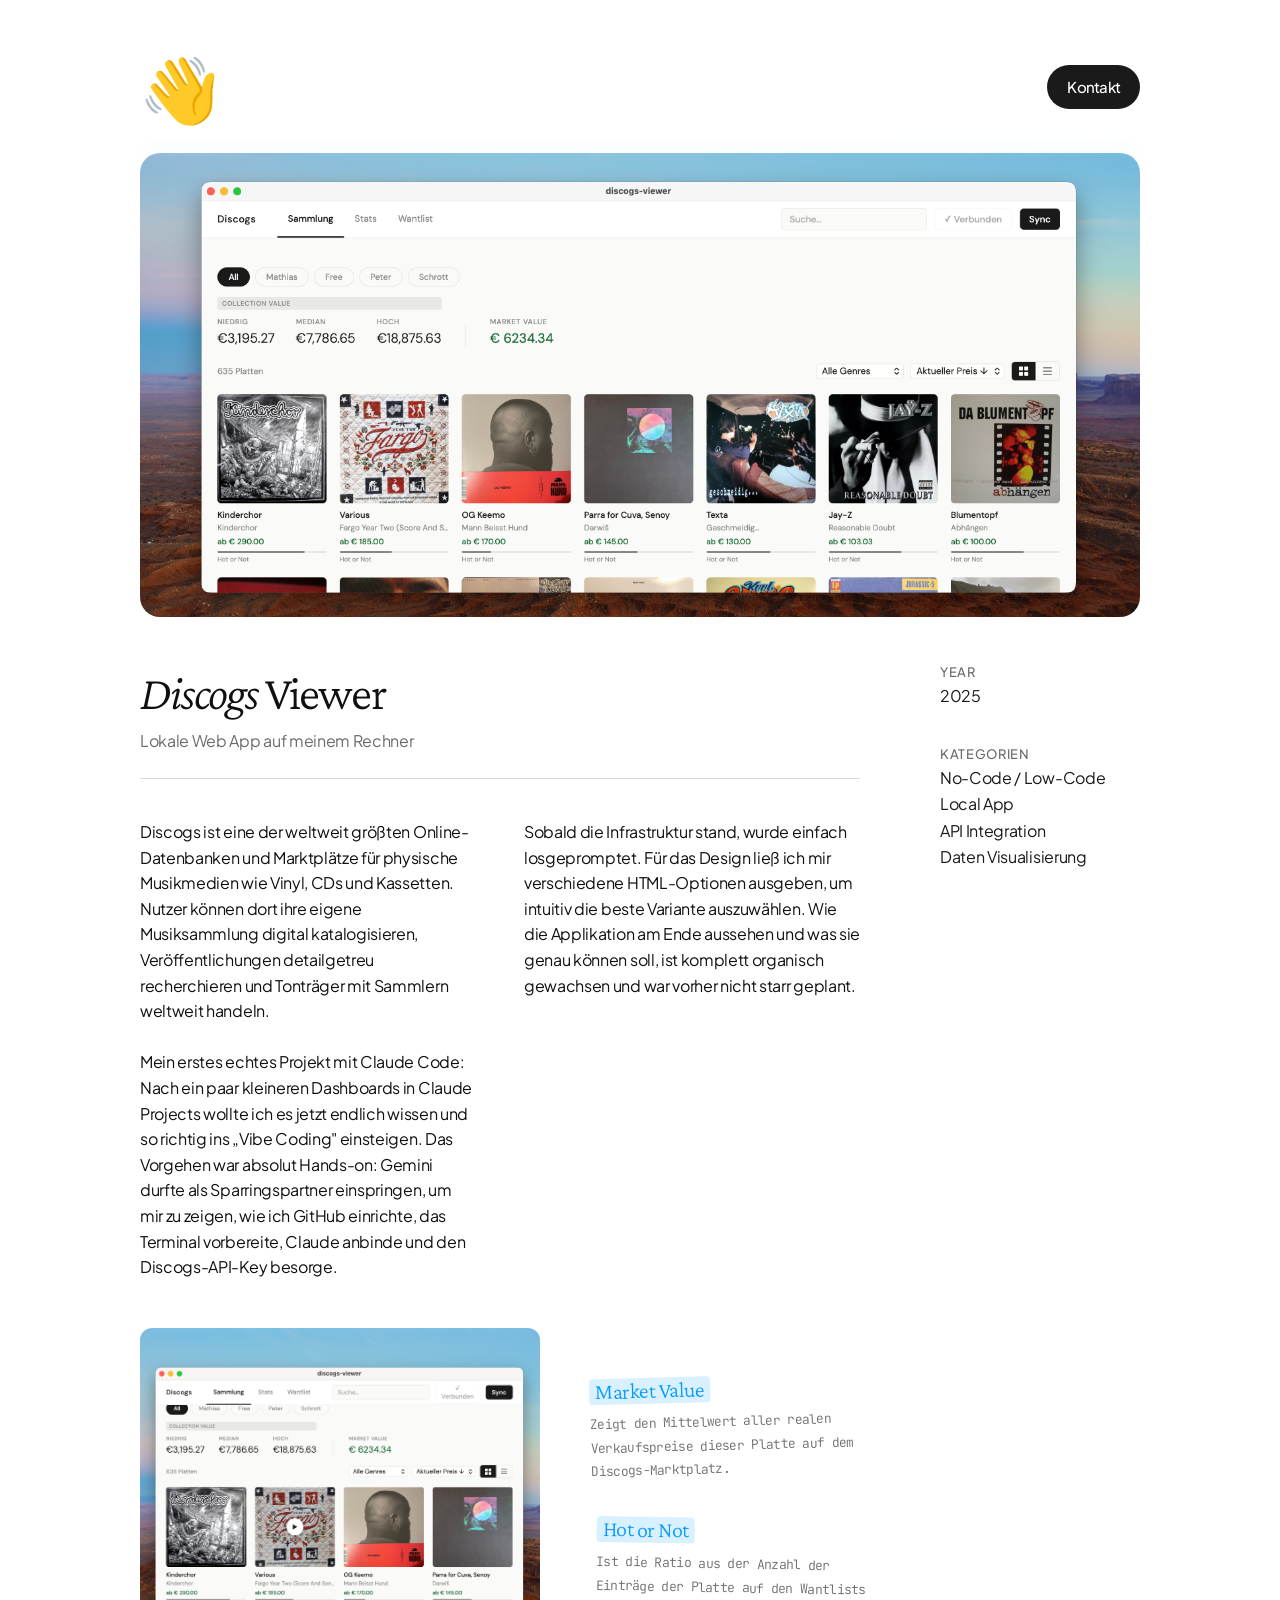
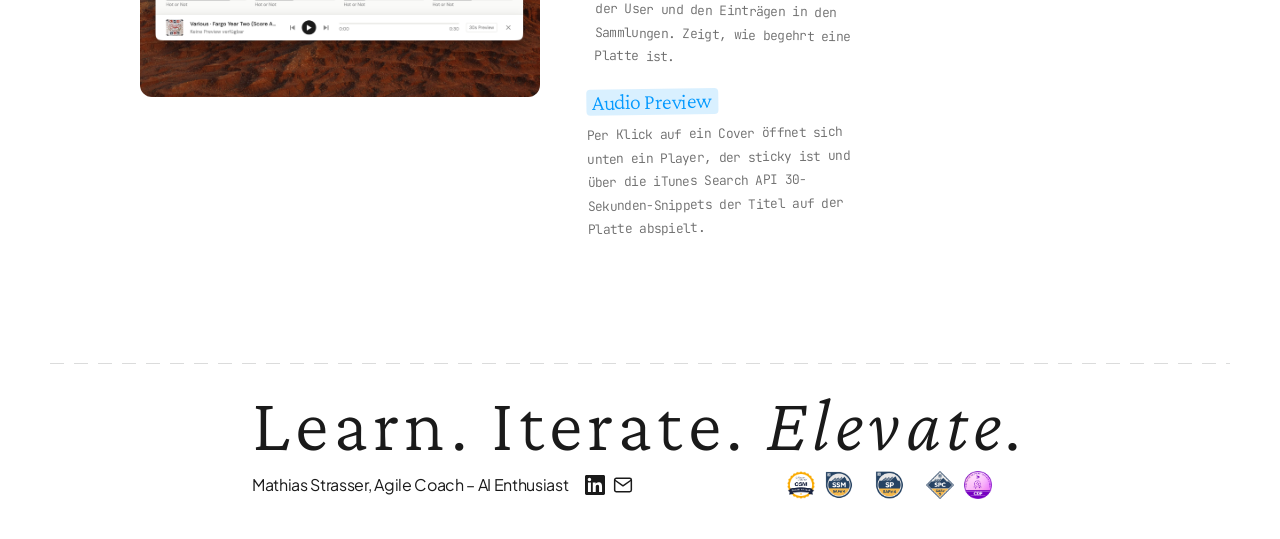
==== commit 53cf28c2: "Add certificate badges to footer, remove standalone Zertifikate section - Move badge icons into the " ====
--- a/discogs.html
+++ b/discogs.html
@@ -99,16 +99,25 @@
 
   <footer class="site-footer" id="kontakt">
     <div class="footer-inner">
-      <p class="footer-headline">Learn. Iterate. <em class="highlight">Elevate.</em></p>
+      <p class="footer-headline">Learn. Iterate. <em>Elevate.</em></p>
       <div class="footer-contact">
-        <p class="footer-name">Mathias Strasser, Agile Coach – AI Enthusiast</p>
-        <div class="footer-socials">
-          <a href="https://linkedin.com/in/mathias-straßer" class="footer-icon" aria-label="LinkedIn-Profil" target="_blank" rel="noopener">
-            <svg viewBox="0 0 24 24" width="20" height="20" fill="currentColor" aria-hidden="true"><path d="M20.447 20.452h-3.554v-5.569c0-1.328-.027-3.037-1.852-3.037-1.853 0-2.136 1.445-2.136 2.939v5.667H9.351V9h3.414v1.561h.046c.477-.9 1.637-1.85 3.37-1.85 3.601 0 4.267 2.37 4.267 5.455v6.286zM5.337 7.433c-1.144 0-2.063-.926-2.063-2.065 0-1.138.92-2.063 2.063-2.063 1.14 0 2.064.925 2.064 2.063 0 1.139-.925 2.065-2.064 2.065zm1.782 13.019H3.555V9h3.564v11.452zM22.225 0H1.771C.792 0 0 .774 0 1.729v20.542C0 23.227.792 24 1.771 24h20.451C23.2 24 24 23.227 24 22.271V1.729C24 .774 23.2 0 22.222 0h.003z"/></svg>
-          </a>
-          <a href="mailto:mathias.strasser@gmx.de" class="footer-icon" aria-label="E-Mail schreiben">
-            <svg viewBox="0 0 24 24" width="20" height="20" fill="none" stroke="currentColor" stroke-width="1.8" stroke-linecap="round" stroke-linejoin="round" aria-hidden="true"><rect x="2" y="4" width="20" height="16" rx="2"/><path d="m22 6-10 7L2 6"/></svg>
-          </a>
+        <div class="footer-contact-left">
+          <p class="footer-name">Mathias Strasser, Agile Coach – AI Enthusiast</p>
+          <div class="footer-socials">
+            <a href="https://linkedin.com/in/mathias-straßer" class="footer-icon" aria-label="LinkedIn-Profil" target="_blank" rel="noopener">
+              <svg viewBox="0 0 24 24" width="20" height="20" fill="currentColor" aria-hidden="true"><path d="M20.447 20.452h-3.554v-5.569c0-1.328-.027-3.037-1.852-3.037-1.853 0-2.136 1.445-2.136 2.939v5.667H9.351V9h3.414v1.561h.046c.477-.9 1.637-1.85 3.37-1.85 3.601 0 4.267 2.37 4.267 5.455v6.286zM5.337 7.433c-1.144 0-2.063-.926-2.063-2.065 0-1.138.92-2.063 2.063-2.063 1.14 0 2.064.925 2.064 2.063 0 1.139-.925 2.065-2.064 2.065zm1.782 13.019H3.555V9h3.564v11.452zM22.225 0H1.771C.792 0 0 .774 0 1.729v20.542C0 23.227.792 24 1.771 24h20.451C23.2 24 24 23.227 24 22.271V1.729C24 .774 23.2 0 22.222 0h.003z"/></svg>
+            </a>
+            <a href="mailto:mathias.strasser@gmx.de" class="footer-icon" aria-label="E-Mail schreiben">
+              <svg viewBox="0 0 24 24" width="20" height="20" fill="none" stroke="currentColor" stroke-width="1.8" stroke-linecap="round" stroke-linejoin="round" aria-hidden="true"><rect x="2" y="4" width="20" height="16" rx="2"/><path d="m22 6-10 7L2 6"/></svg>
+            </a>
+          </div>
+        </div>
+        <div class="footer-badges">
+          <img src="Badges/SA CSM.png" alt="Certified Scrum Master (Scrum Alliance)" class="footer-badge">
+          <img src="Badges/SAFe Scrum Master 4.png" alt="SAFe Scrum Master 4" class="footer-badge">
+          <img src="Badges/SAFe Practioner.png" alt="SAFe Practitioner" class="footer-badge">
+          <img src="Badges/SAFe SPC.png" alt="SAFe Practice Consultant (SPC) 5" class="footer-badge">
+          <img src="Badges/Certified Delivery .png" alt="Certified Delivery Professional (CDP)" class="footer-badge">
         </div>
       </div>
     </div>
--- a/styles.css
+++ b/styles.css
@@ -798,32 +798,6 @@
 }
 
 /* ==========================================================================
-   12b. Zertifikate / Badges
-   ========================================================================== */
-
-.badges-grid {
-  display: grid;
-  grid-template-columns: repeat(5, 1fr);
-  gap: 24px;
-  margin-top: 40px;
-}
-
-.badge-item {
-  aspect-ratio: 1 / 1;
-  display: flex;
-  align-items: center;
-  justify-content: center;
-}
-
-.badge-item img {
-  max-width: 100%;
-  max-height: 100%;
-  width: auto;
-  height: auto;
-  object-fit: contain;
-}
-
-/* ==========================================================================
    13. Footer
    ========================================================================== */
 
@@ -877,7 +851,14 @@
   flex-direction: row;
   flex-wrap: wrap;
   align-items: center;
-  justify-content: flex-start;
+  justify-content: space-between;
+  gap: 16px;
+}
+
+.footer-contact-left {
+  display: flex;
+  flex-direction: row;
+  align-items: center;
   gap: 16px;
 }
 
@@ -905,6 +886,21 @@
 
 .footer-icon:hover {
   opacity: 0.6;
+}
+
+.footer-badges {
+  display: flex;
+  flex-direction: row;
+  align-items: center;
+  gap: 10px;
+  transform: translateX(-36px);
+}
+
+.footer-badge {
+  height: 28px;
+  width: auto;
+  display: block;
+  object-fit: contain;
 }
 
 /* ==========================================================================
@@ -1018,11 +1014,6 @@
     gap: 16px;
   }
 
-  .badges-grid {
-    grid-template-columns: repeat(3, 1fr);
-    gap: 16px;
-  }
-
   .project-detail-box:nth-child(1),
   .project-detail-box:nth-child(2),
   .project-detail-box:nth-child(3) {
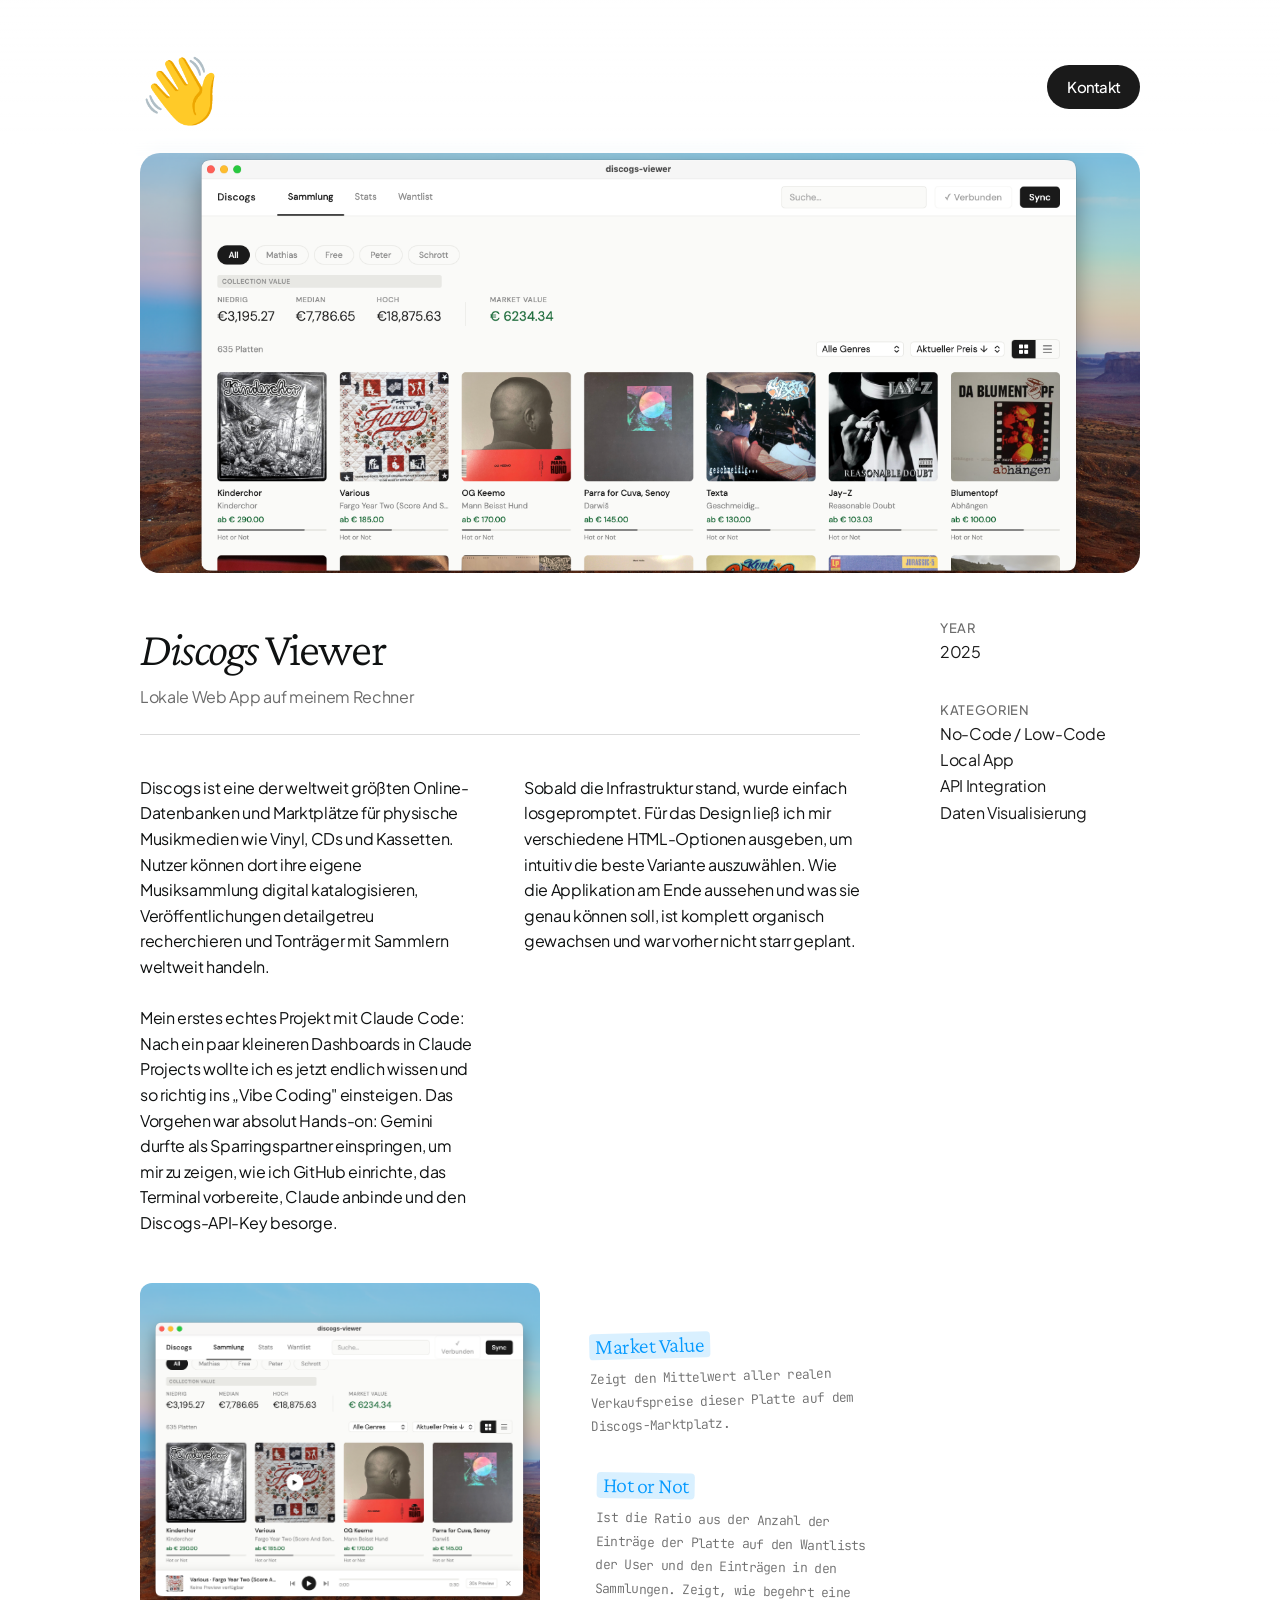
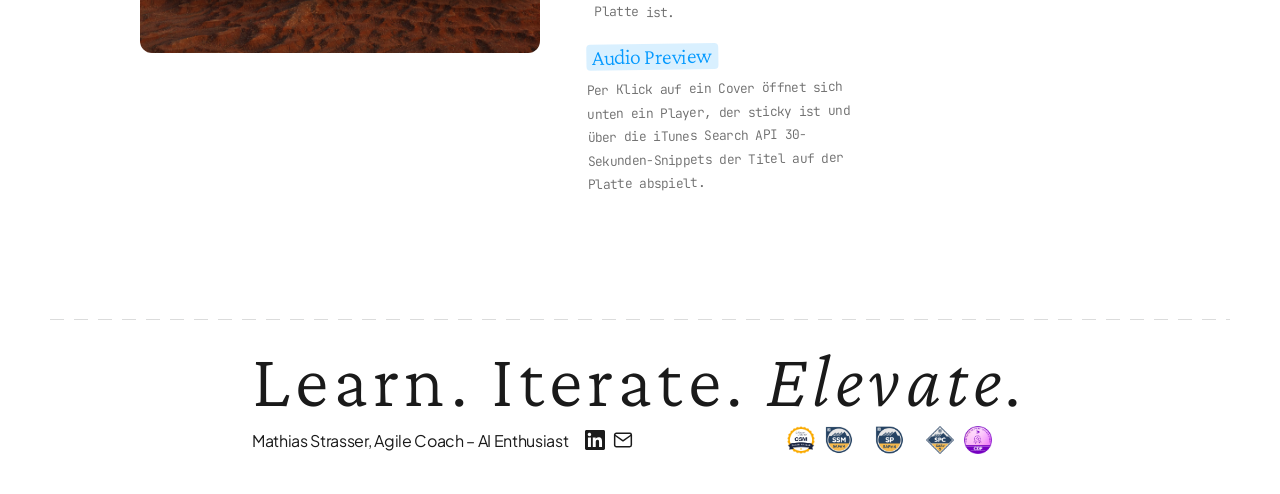
==== commit f7a62d51: "Polish spacing, nav contact link, and finish KI-Workshop content - Reduce whitespace before the phil" ====
--- a/discogs.html
+++ b/discogs.html
@@ -16,7 +16,7 @@
     <a href="index.html" class="navbar-logo" aria-label="Zurück zur Startseite">
       <span class="nav-logo" aria-hidden="true">👋</span>
     </a>
-    <a href="index.html#kontakt" class="btn-pill">Kontakt</a>
+    <a href="mailto:mathias.strasser@gmx.de" class="btn-pill">Kontakt</a>
   </header>
   <div class="nav-fade"></div>
 
--- a/styles.css
+++ b/styles.css
@@ -455,7 +455,7 @@
    ========================================================================== */
 
 .section-philosophy {
-  padding-top: 120px;
+  padding-top: 50px;
   padding-bottom: var(--space-section-bottom);
   padding-left: var(--container-padding-desktop);
   padding-right: var(--container-padding-desktop);
@@ -501,7 +501,7 @@
    ========================================================================== */
 
 .section-projects {
-  padding-top: 120px;
+  padding-top: 60px;
   padding-bottom: var(--space-section-bottom);
   padding-left: var(--container-padding-desktop);
   padding-right: var(--container-padding-desktop);
@@ -630,6 +630,8 @@
 
 .project-hero-img {
   width: 100%;
+  height: 420px;
+  object-fit: cover;
   border-radius: 20px;
   display: block;
 }
@@ -741,6 +743,9 @@
 
 .project-detail-image {
   width: 100%;
+  display: flex;
+  flex-direction: column;
+  gap: 24px;
 }
 
 .project-detail-image img {
@@ -771,6 +776,59 @@
 
 .project-detail-box:nth-child(3) {
   transform: rotate(-0.8deg) translate(7px, 16px);
+}
+
+.project-detail-box:nth-child(4) {
+  transform: rotate(1.2deg) translate(12px, 10px);
+}
+
+.project-detail-pairs {
+  display: flex;
+  flex-direction: column;
+  gap: 48px;
+  margin-top: 48px;
+}
+
+.project-detail-pair {
+  display: grid;
+  grid-template-columns: 1fr 280px;
+  gap: 40px;
+  align-items: start;
+}
+
+.project-detail-pair img {
+  width: 100%;
+  height: auto;
+  display: block;
+  border-radius: 12px;
+}
+
+.project-detail-pair:nth-of-type(1) .project-detail-box {
+  transform: rotate(-1.5deg) translate(10px, 8px);
+}
+
+.project-detail-pair:nth-of-type(2) .project-detail-box {
+  transform: rotate(1deg) translate(16px, 22px);
+}
+
+.project-detail-pair:nth-of-type(3) .project-detail-box {
+  transform: rotate(-0.8deg) translate(7px, 16px);
+}
+
+.project-detail-pair:nth-of-type(4) .project-detail-box {
+  transform: rotate(1.2deg) translate(12px, 10px);
+}
+
+.project-detail-pair:nth-of-type(2n) {
+  grid-template-columns: 280px 1fr;
+}
+
+.project-detail-pair:nth-of-type(2n) img {
+  order: 2;
+}
+
+.project-detail-pair:nth-of-type(2n) .project-detail-box {
+  order: 1;
 }
 
 .project-detail-box-title {
@@ -996,6 +1054,10 @@
     height: 300px;
   }
 
+  .project-hero-img {
+    height: 260px;
+  }
+
   .project-headline {
     font-size: 36px;
     letter-spacing: -1.4px;
@@ -1010,13 +1072,29 @@
     gap: 24px;
   }
 
+  .project-detail-pair,
+  .project-detail-pair:nth-of-type(2n) {
+    grid-template-columns: 1fr;
+    gap: 16px;
+  }
+
+  .project-detail-pair .project-detail-box,
+  .project-detail-pair img {
+    order: initial;
+  }
+
+  .project-detail-pair .project-detail-box {
+    transform: none;
+  }
+
   .project-detail-boxes {
     gap: 16px;
   }
 
   .project-detail-box:nth-child(1),
   .project-detail-box:nth-child(2),
-  .project-detail-box:nth-child(3) {
+  .project-detail-box:nth-child(3),
+  .project-detail-box:nth-child(4) {
     transform: none;
   }
 
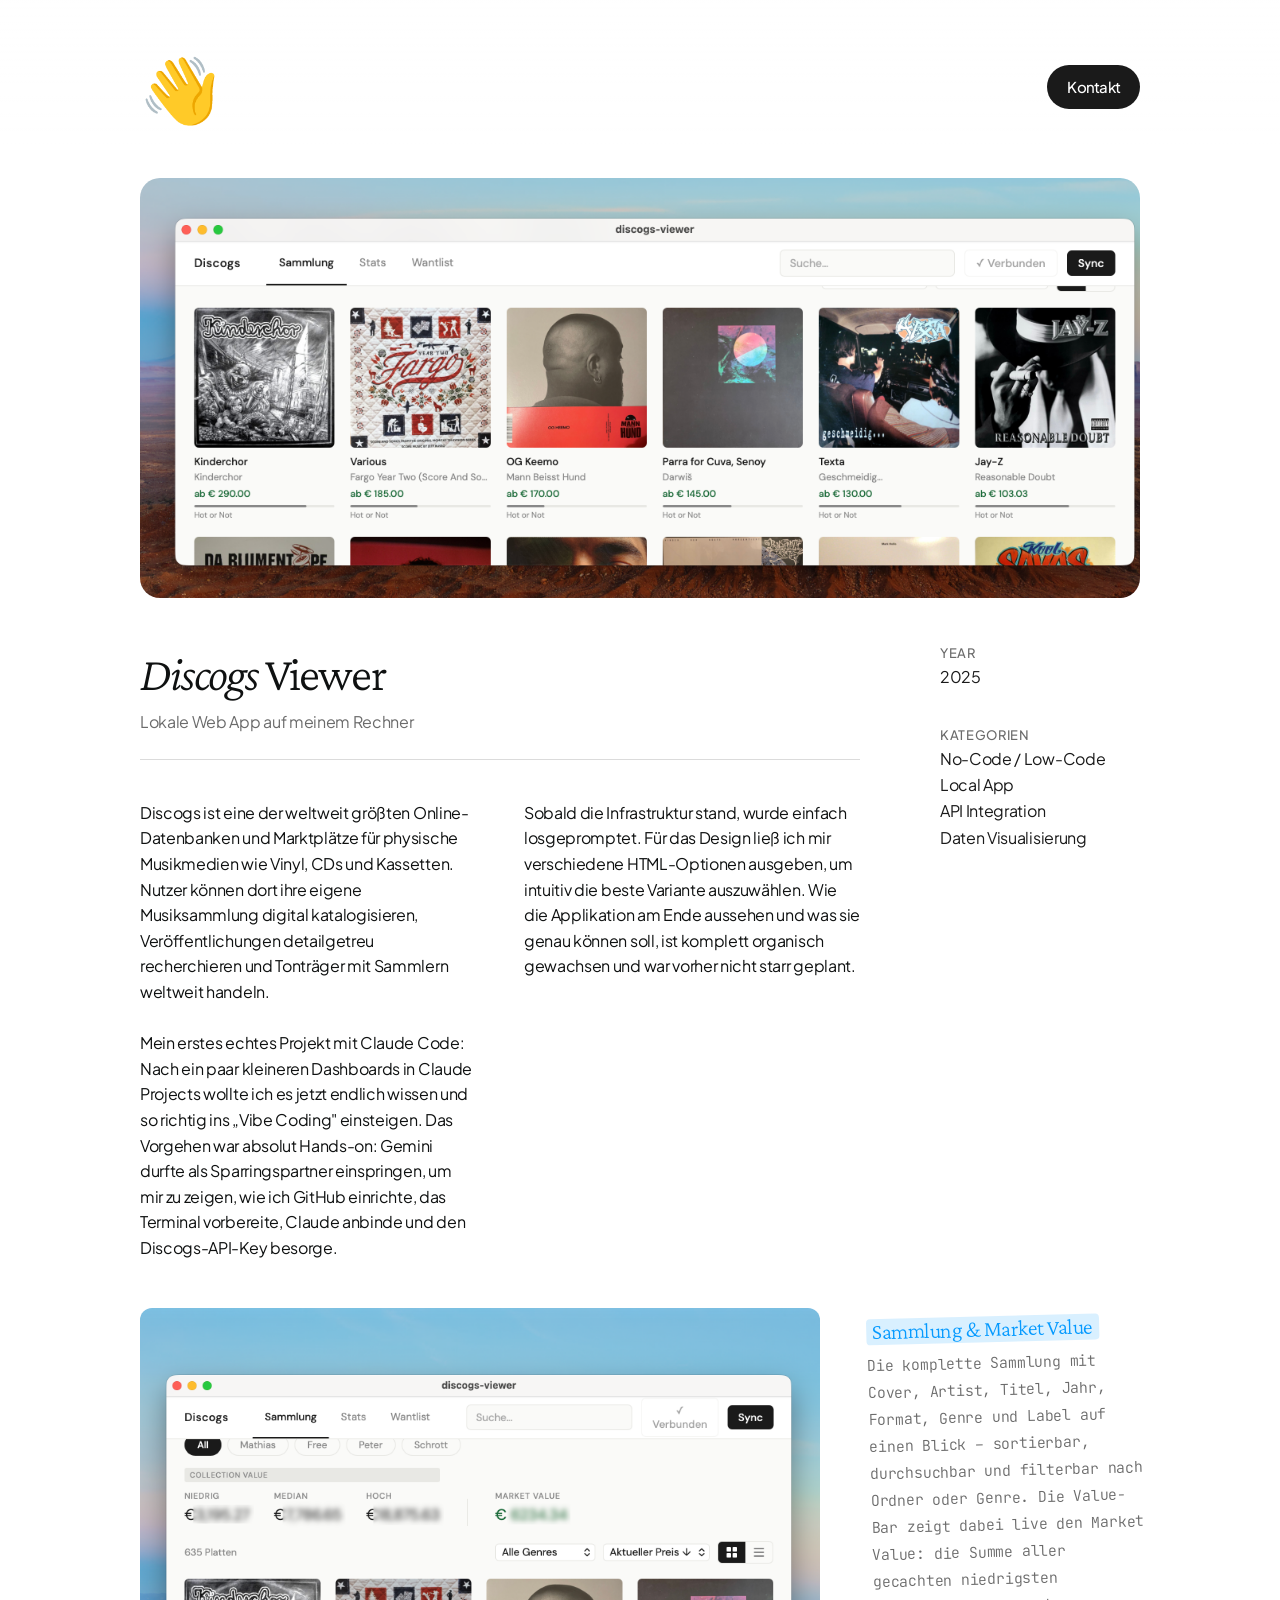
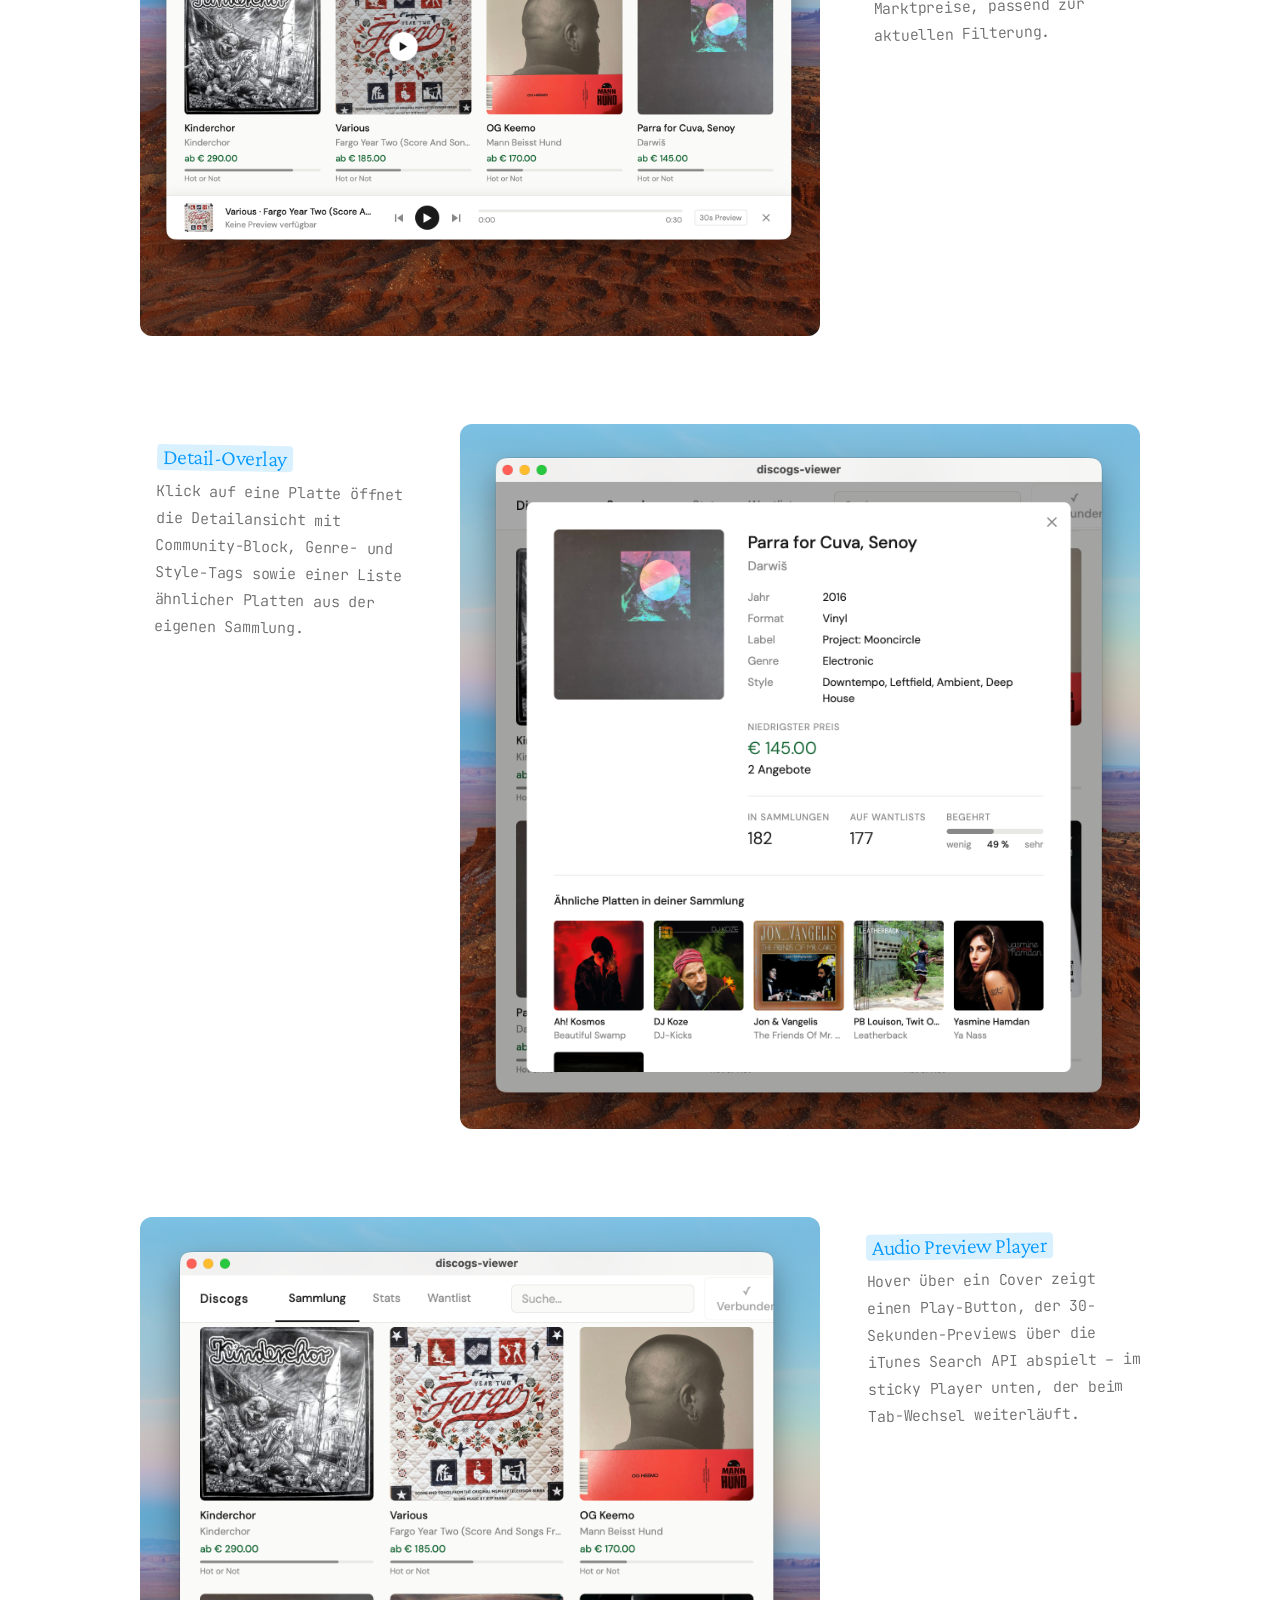
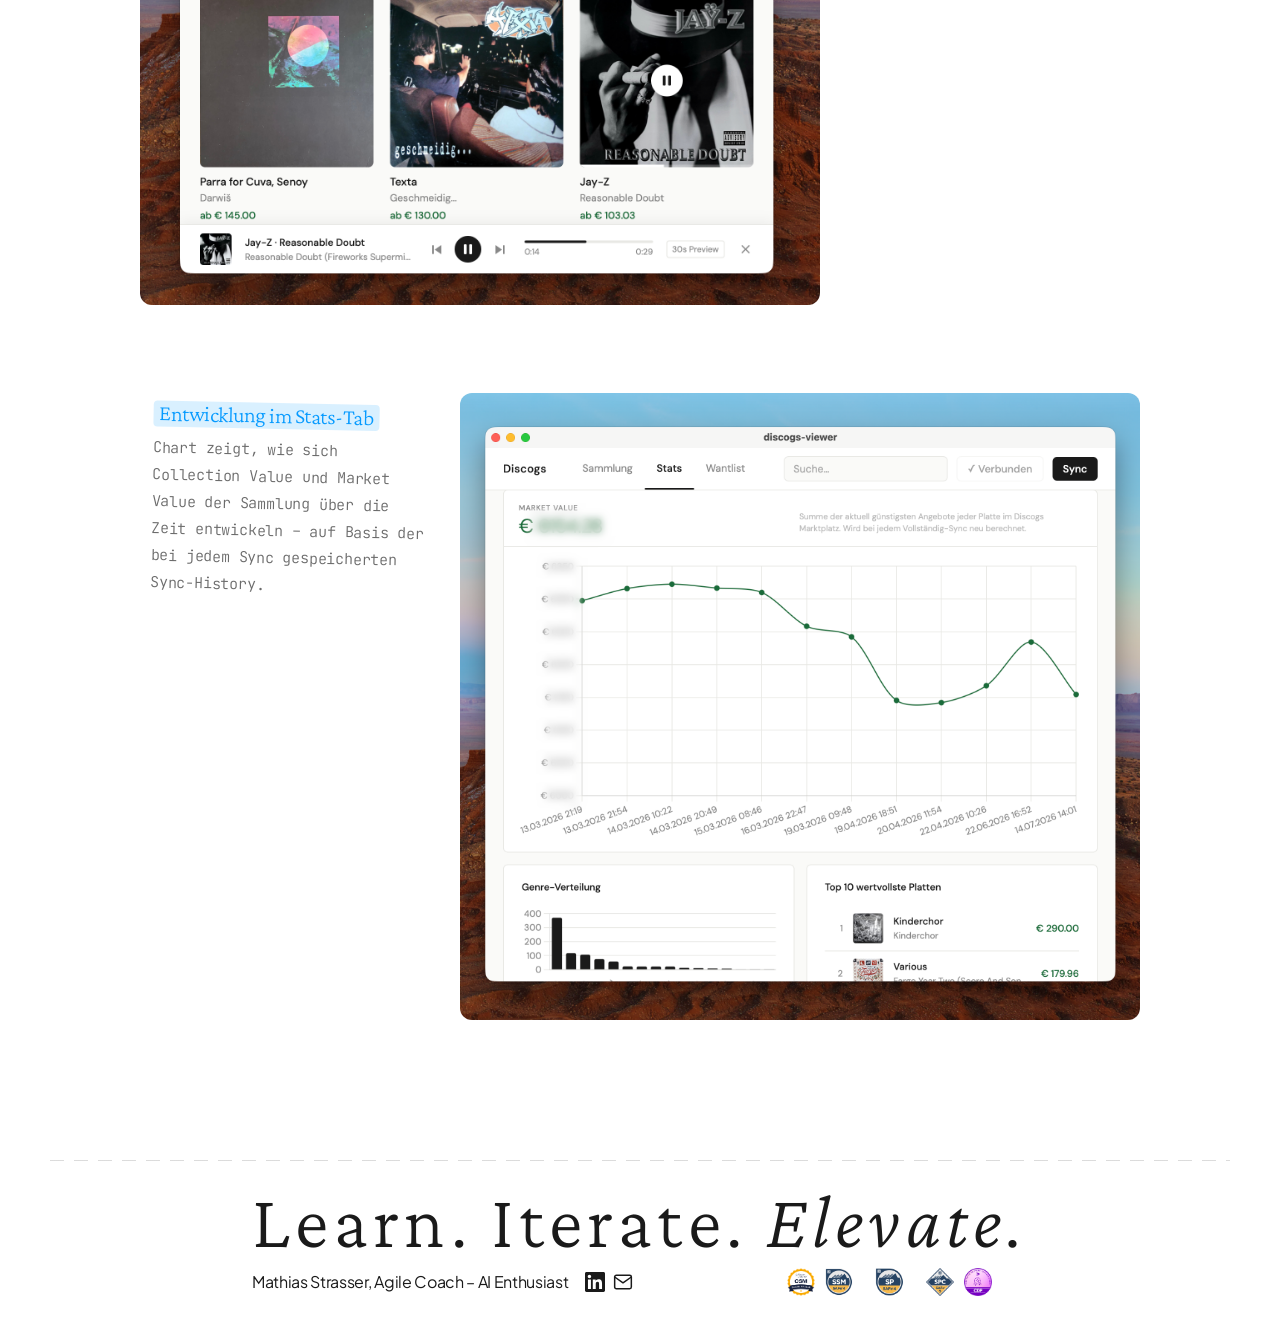
==== commit c11ecf2b: "Swap detail headers for RFP Analyzer/Workshop, add zigzag section for Discogs page Co-Authored-By: C" ====
--- a/discogs.html
+++ b/discogs.html
@@ -56,27 +56,6 @@
               </p>
             </div>
           </div>
-
-          <div class="project-detail-section">
-            <div class="project-detail-image">
-              <img src="Discogs/Detail 2.png" alt="Discogs Viewer Detail">
-            </div>
-
-            <div class="project-detail-boxes">
-              <div class="project-detail-box">
-                <h4 class="project-detail-box-title">Market Value</h4>
-                <p>Zeigt den Mittelwert aller realen Verkaufspreise dieser Platte auf dem Discogs-Marktplatz.</p>
-              </div>
-              <div class="project-detail-box">
-                <h4 class="project-detail-box-title">Hot or Not</h4>
-                <p>Ist die Ratio aus der Anzahl der Einträge der Platte auf den Wantlists der User und den Einträgen in den Sammlungen. Zeigt, wie begehrt eine Platte ist.</p>
-              </div>
-              <div class="project-detail-box">
-                <h4 class="project-detail-box-title">Audio Preview</h4>
-                <p>Per Klick auf ein Cover öffnet sich unten ein Player, der sticky ist und über die iTunes Search API 30-Sekunden-Snippets der Titel auf der Platte abspielt.</p>
-              </div>
-            </div>
-          </div>
         </div>
 
         <div class="project-sidebar">
@@ -90,6 +69,37 @@
             <p class="project-meta-value">Local App</p>
             <p class="project-meta-value">API Integration</p>
             <p class="project-meta-value">Daten Visualisierung</p>
+          </div>
+        </div>
+      </div>
+
+      <div class="project-detail-pairs">
+        <div class="project-detail-pair">
+          <img src="Discogs/Detail 2.png" alt="Discogs Viewer: Sammlung mit Market Value">
+          <div class="project-detail-box">
+            <h4 class="project-detail-box-title">Sammlung &amp; Market Value</h4>
+            <p>Die komplette Sammlung mit Cover, Artist, Titel, Jahr, Format, Genre und Label auf einen Blick – sortierbar, durchsuchbar und filterbar nach Ordner oder Genre. Die Value-Bar zeigt dabei live den Market Value: die Summe aller gecachten niedrigsten Marktpreise, passend zur aktuellen Filterung.</p>
+          </div>
+        </div>
+        <div class="project-detail-pair">
+          <img src="Discogs/Detail.png" alt="Discogs Viewer: Detail-Overlay einer Platte">
+          <div class="project-detail-box">
+            <h4 class="project-detail-box-title">Detail-Overlay</h4>
+            <p>Klick auf eine Platte öffnet die Detailansicht mit Community-Block, Genre- und Style-Tags sowie einer Liste ähnlicher Platten aus der eigenen Sammlung.</p>
+          </div>
+        </div>
+        <div class="project-detail-pair">
+          <img src="Discogs/Player.png" alt="Discogs Viewer: Floating iTunes Preview Player">
+          <div class="project-detail-box">
+            <h4 class="project-detail-box-title">Audio Preview Player</h4>
+            <p>Hover über ein Cover zeigt einen Play-Button, der 30-Sekunden-Previews über die iTunes Search API abspielt – im sticky Player unten, der beim Tab-Wechsel weiterläuft.</p>
+          </div>
+        </div>
+        <div class="project-detail-pair">
+          <img src="Discogs/Entwicklung.png" alt="Discogs Viewer: Entwicklung von Collection und Market Value">
+          <div class="project-detail-box">
+            <h4 class="project-detail-box-title">Entwicklung im Stats-Tab</h4>
+            <p>Chart zeigt, wie sich Collection Value und Market Value der Sammlung über die Zeit entwickeln – auf Basis der bei jedem Sync gespeicherten Sync-History.</p>
           </div>
         </div>
       </div>
--- a/styles.css
+++ b/styles.css
@@ -111,10 +111,10 @@
   --ls-table-row: -1px;
 
   /* Mono / Bio-Text */
-  --fs-mono: 14px;
+  --fs-mono: 16px;
   --fw-mono: 300;
   --lh-mono: 1.8;
-  --ls-mono: -0.7px;
+  --ls-mono: -0.2px;
 }
 
 /* ==========================================================================
@@ -127,7 +127,7 @@
   --container-padding-mobile: 20px;
   --hero-padding-mobile: 24px;
 
-  --space-page-top: 20px;
+  --space-page-top: 45px;
 
   --space-hero-top: 32px;
   --space-hero-bottom: 20px;
@@ -190,6 +190,8 @@
 
 main {
   padding-top: calc(var(--navbar-height) + var(--space-page-top));
+  max-width: 1400px;
+  margin: 0 auto;
 }
 
 .section-hero {
@@ -217,8 +219,10 @@
 .navbar {
   position: fixed;
   top: 0;
-  left: 0;
+  left: 50%;
+  transform: translateX(-50%);
   width: 100%;
+  max-width: 1520px;
   padding: var(--navbar-padding);
   padding-bottom: 20px;
   background: transparent;
@@ -578,7 +582,16 @@
 }
 
 .project-card-2 {
-  background-color: #6B6B6B;
+  background-color: transparent;
+  min-height: unset;
+  padding: 0;
+}
+
+.project-card-2 img {
+  display: block;
+  width: 100%;
+  height: auto;
+  border-radius: 20px;
 }
 
 .project-card-3 {
@@ -785,7 +798,7 @@
 .project-detail-pairs {
   display: flex;
   flex-direction: column;
-  gap: 48px;
+  gap: 88px;
   margin-top: 48px;
 }
 
@@ -847,10 +860,10 @@
 
 .project-detail-box p {
   font-family: var(--font-mono);
-  font-size: 13px;
+  font-size: 15px;
   font-weight: 300;
   line-height: 1.8;
-  letter-spacing: -0.7px;
+  letter-spacing: -0.2px;
   color: #6B6B6B;
   margin: 0;
 }
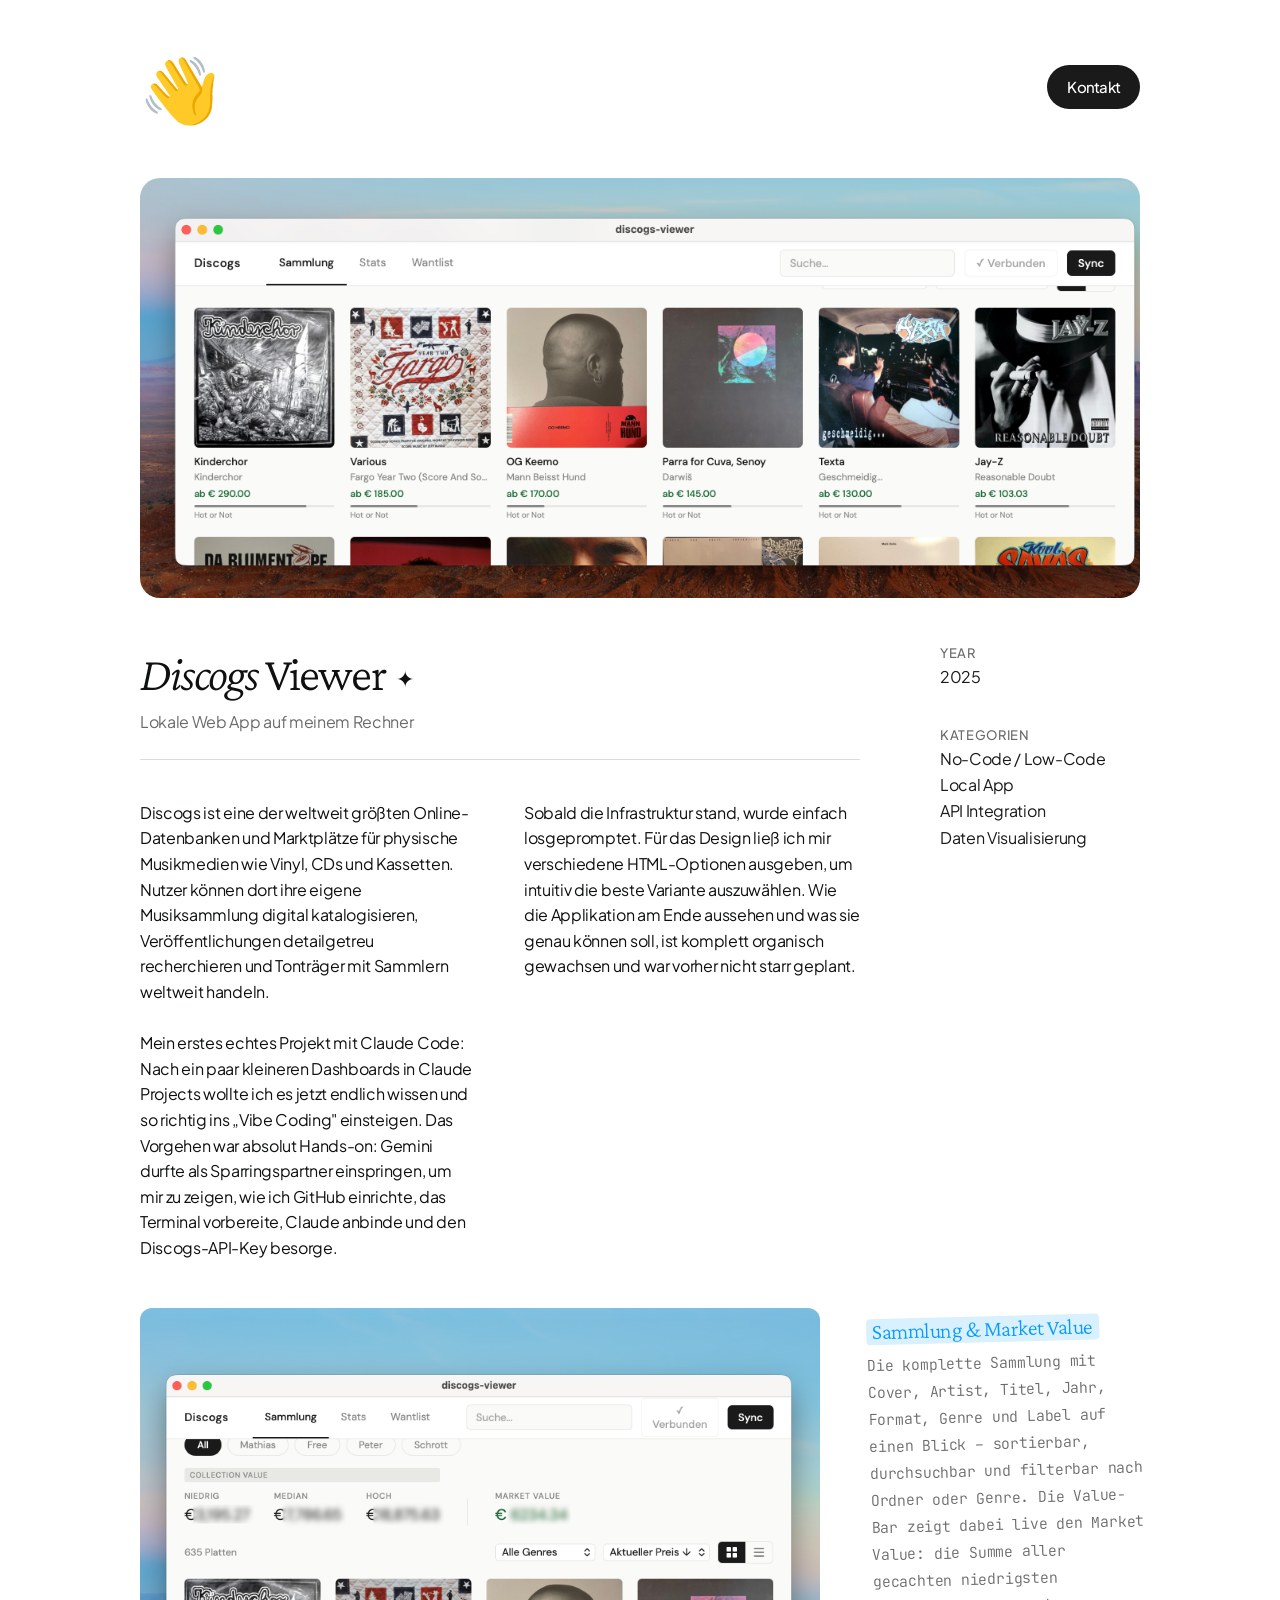
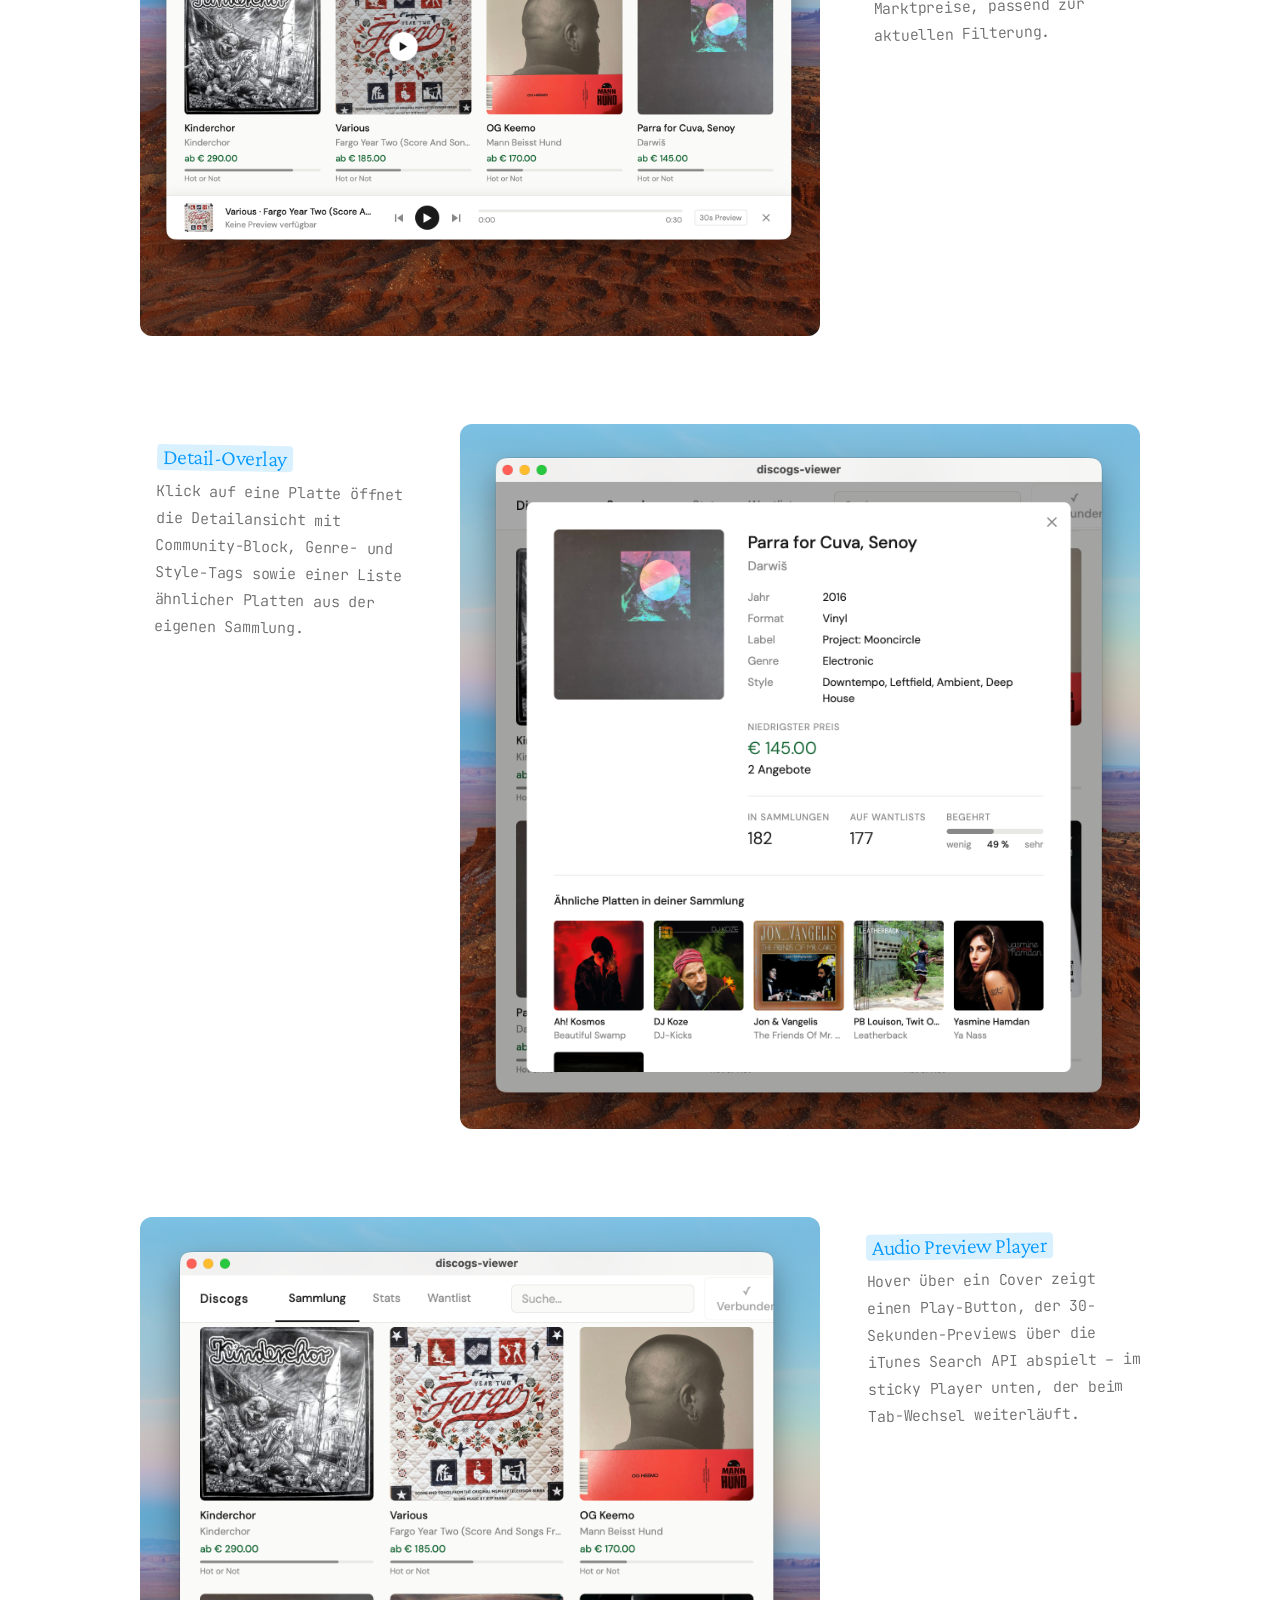
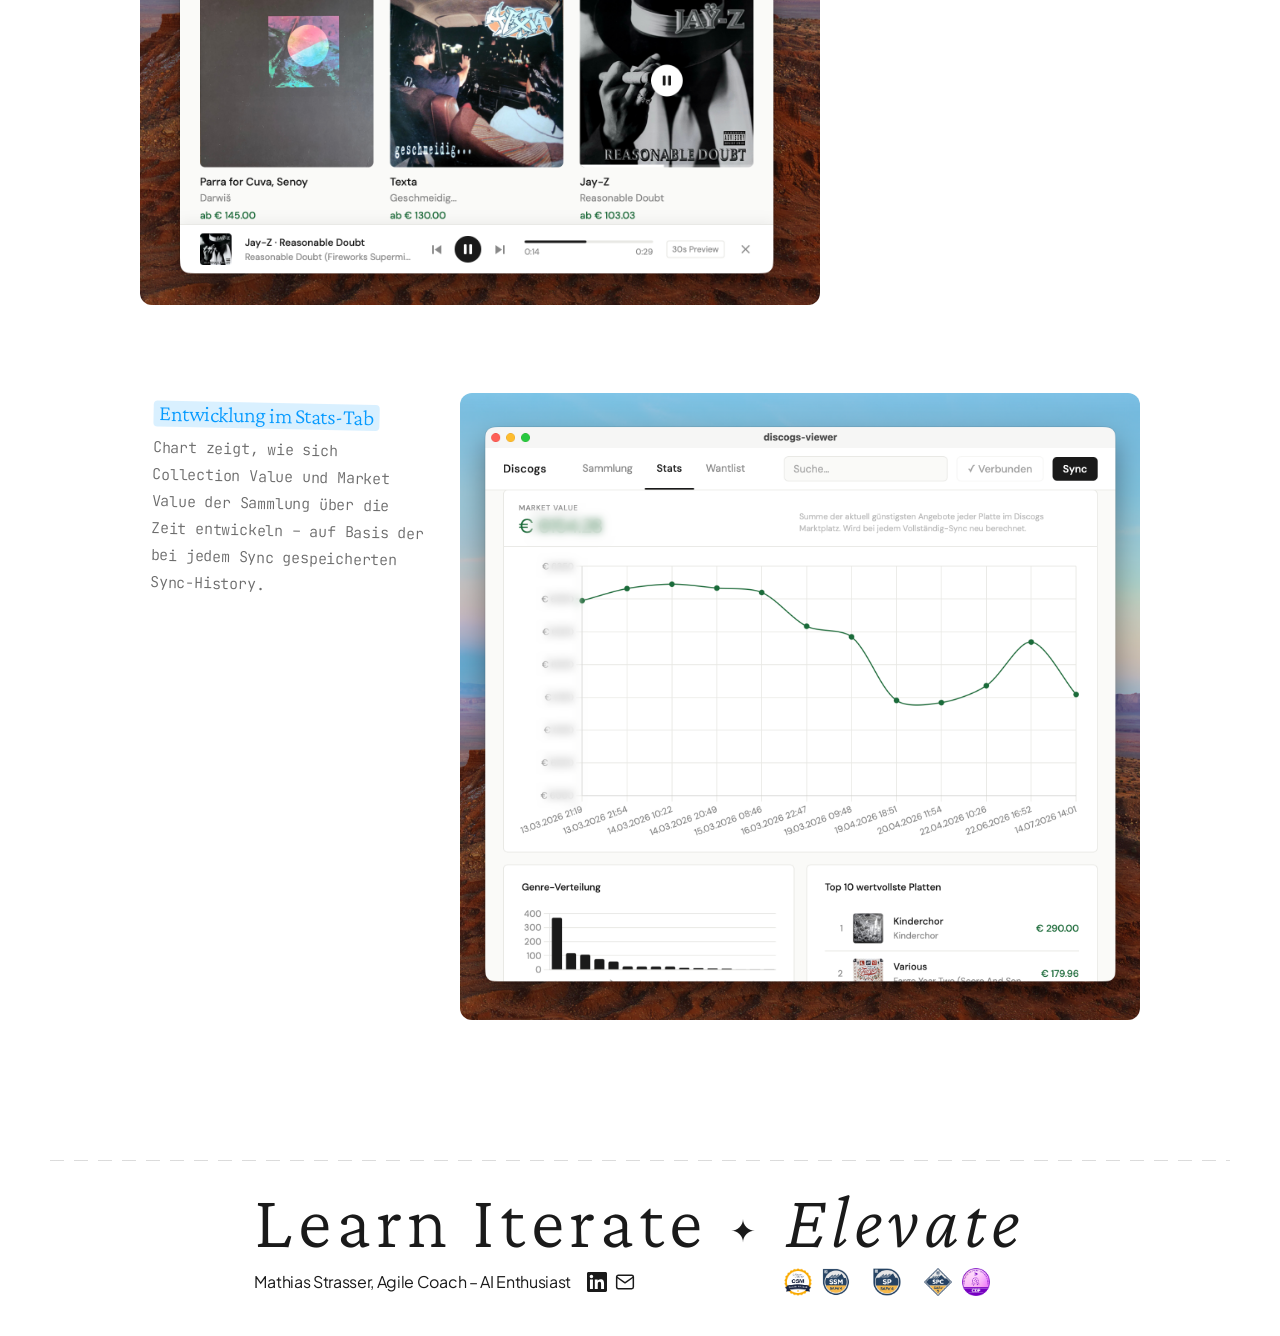
==== commit d8b0d3c3: "Extend ✦ signature mark across site, fix back-navigation target - Add ✦ after each subpage's project" ====
--- a/discogs.html
+++ b/discogs.html
@@ -13,7 +13,7 @@
 <body>
 
   <header class="navbar">
-    <a href="index.html" class="navbar-logo" aria-label="Zurück zur Startseite">
+    <a href="index.html#projekte" class="navbar-logo" aria-label="Zurück zur Startseite">
       <span class="nav-logo" aria-hidden="true">👋</span>
     </a>
     <a href="mailto:mathias.strasser@gmx.de" class="btn-pill">Kontakt</a>
@@ -33,7 +33,7 @@
     <section class="project-detail-content">
       <div class="project-layout-wrapper">
         <div class="project-main">
-          <h1 class="project-headline"><em>Discogs</em> Viewer</h1>
+          <h1 class="project-headline"><em>Discogs</em> Viewer <span class="hero-deko">✦</span></h1>
           <p class="project-subtext">
             Lokale Web App auf meinem Rechner
           </p>
@@ -109,7 +109,7 @@
 
   <footer class="site-footer" id="kontakt">
     <div class="footer-inner">
-      <p class="footer-headline">Learn. Iterate. <em>Elevate.</em></p>
+      <p class="footer-headline">Learn Iterate <span class="hero-deko">✦</span> <em>Elevate</em></p>
       <div class="footer-contact">
         <div class="footer-contact-left">
           <p class="footer-name">Mathias Strasser, Agile Coach – AI Enthusiast</p>
--- a/styles.css
+++ b/styles.css
@@ -2,7 +2,7 @@
    1. CSS-Reset
    ========================================================================== */
 
-html, body, #main {
+html, body {
   margin: 0;
   padding: 0;
   box-sizing: border-box;
@@ -37,15 +37,10 @@
 :root {
   /* Primärfarben */
   --color-almost-black: #0F1111;
-  --color-true-black: #141413;
   --color-white: #FFFFFF;
-  --color-warm-off-white: #FFFDF7;
-  --color-warm-surface: #FAF9F5;
 
   /* Akzentfarbe: Terracotta (statt Cyan/Sky-Blue der Vorlage) */
   --color-accent: #C96E4B;
-  --color-accent-tint: rgba(201, 110, 75, 0.15);
-  --color-accent-glow: rgba(201, 110, 75, 0.24);
 
   /* Sekundär */
   --color-muted-grey: #6C7575;
@@ -71,20 +66,12 @@
   --font-mono: 'JetBrains Mono', monospace;
 
   /* Hero / Footer Headline */
-  --fs-hero: 48px;
   --fw-hero: 300;
   --lh-hero: 1.09;
-  --ls-hero: -2.4px;
 
   /* Hero-Title (eigenständig größer als Footer-Headline) */
   --fs-hero-title: 48px;
   --ls-hero-title: -2px;
-
-  /* Large Section Heading */
-  --fs-large-heading: 36px;
-  --fw-large-heading: 300;
-  --lh-large-heading: 1.09;
-  --ls-large-heading: -1.8px;
 
   /* Section Title */
   --fs-section-title: 24px;
@@ -122,7 +109,6 @@
    ========================================================================== */
 
 :root {
-  --container-max-width: 810px;
   --container-padding-desktop: 72px;
   --container-padding-mobile: 20px;
   --hero-padding-mobile: 24px;
@@ -139,9 +125,7 @@
   --navbar-padding: 55px var(--container-padding-desktop) 0;
 
   --ease-smooth: cubic-bezier(0.4, 0, 0.2, 1);
-  --duration-fast: 200ms;
   --duration-normal: 300ms;
-  --duration-slow: 500ms;
 }
 
 /* ==========================================================================
@@ -180,14 +164,6 @@
    6. Layout-Container
    ========================================================================== */
 
-.section {
-  max-width: var(--container-max-width);
-  margin: 0 auto;
-  padding-left: var(--container-padding-desktop);
-  padding-right: var(--container-padding-desktop);
-  scroll-margin-top: calc(var(--navbar-height) + var(--space-page-top));
-}
-
 main {
   padding-top: calc(var(--navbar-height) + var(--space-page-top));
   max-width: 1400px;
@@ -201,15 +177,6 @@
   padding-left: var(--container-padding-desktop);
   padding-right: var(--container-padding-desktop);
   scroll-margin-top: calc(var(--navbar-height) + var(--space-page-top));
-}
-
-.section-content {
-  padding-top: var(--space-section-top);
-  padding-bottom: var(--space-section-bottom);
-}
-
-.section-content + .section-content {
-  border-top: 1px solid var(--color-border);
 }
 
 /* ==========================================================================
@@ -291,7 +258,7 @@
   transform-origin: 70% 70%;
   animation: wave-bounce 2.5s ease-in-out infinite;
   line-height: 1;
-  cursor: default;
+  cursor: pointer;
 }
 
 .btn-pill {
@@ -347,15 +314,6 @@
   color: var(--color-almost-black);
 }
 
-.large-heading {
-  font-family: var(--font-serif);
-  font-size: var(--fs-large-heading);
-  font-weight: var(--fw-large-heading);
-  line-height: var(--lh-large-heading);
-  letter-spacing: var(--ls-large-heading);
-  color: var(--color-almost-black);
-}
-
 .body-text {
   font-family: var(--font-sans);
   font-size: var(--fs-body);
@@ -372,26 +330,12 @@
   color: var(--color-secondary-text);
 }
 
-.mono-text {
-  font-family: var(--font-mono);
-  font-size: var(--fs-mono);
-  font-weight: var(--fw-mono);
-  line-height: var(--lh-mono);
-  letter-spacing: var(--ls-mono);
-  color: var(--color-text);
-}
-
 /* Highlight für "teams" im Hero: bewusste Ausnahme in Blau statt Terracotta */
 .highlight {
   background-color: rgba(5, 154, 255, 0.15);
   color: #059AFF;
   border-radius: 4px;
   padding: 0 4px;
-}
-
-.vita-intro {
-  margin-top: 24px;
-  max-width: 600px;
 }
 
 /* ==========================================================================
@@ -485,7 +429,7 @@
 
 .philosophy-text {
   font-family: var(--font-mono);
-  font-size: var(--fs-mono);
+  font-size: 14px;
   font-weight: var(--fw-mono);
   line-height: var(--lh-mono);
   letter-spacing: var(--ls-mono);
@@ -555,20 +499,6 @@
   min-height: 380px;
 }
 
-.project-title {
-  font-family: var(--font-serif);
-  font-size: 20px;
-  font-weight: 300;
-  line-height: 1.2;
-  letter-spacing: -0.5px;
-  color: white;
-  margin: 0;
-  text-shadow: 0 1px 4px rgba(0,0,0,0.4);
-  position: absolute;
-  bottom: 20px;
-  left: 20px;
-}
-
 .project-card-1 {
   background-color: transparent;
   padding: 0;
@@ -624,6 +554,26 @@
   background-color: #808080;
 }
 
+.project-card-disabled {
+  cursor: default;
+  align-items: center;
+  justify-content: center;
+}
+
+.project-card-disabled:hover {
+  transform: none;
+}
+
+.project-card-placeholder {
+  font-family: var(--font-mono);
+  font-size: 13px;
+  font-weight: 400;
+  letter-spacing: 0.05em;
+  text-transform: uppercase;
+  color: rgba(255, 255, 255, 0.75);
+  margin: 0;
+}
+
 /* ==========================================================================
    12. Project Detail Pages
    ========================================================================== */
@@ -632,13 +582,6 @@
   padding-top: var(--space-hero-top);
   padding-left: var(--container-padding-desktop);
   padding-right: var(--container-padding-desktop);
-}
-
-.project-hero-image {
-  width: 100%;
-  height: 520px;
-  background-color: #B8B8B8;
-  border-radius: 20px;
 }
 
 .project-hero-img {
@@ -746,53 +689,8 @@
   margin-bottom: 0;
 }
 
-.project-detail-section {
-  display: grid;
-  grid-template-columns: 1fr 280px;
-  gap: 40px;
-  margin-top: 48px;
-  align-items: start;
-}
-
-.project-detail-image {
-  width: 100%;
-  display: flex;
-  flex-direction: column;
-  gap: 24px;
-}
-
-.project-detail-image img {
-  width: 100%;
-  height: auto;
-  display: block;
-  border-radius: 12px;
-}
-
-.project-detail-boxes {
-  display: flex;
-  flex-direction: column;
-  gap: 24px;
-  margin-top: 40px;
-}
-
 .project-detail-box {
   padding: 0;
-}
-
-.project-detail-box:nth-child(1) {
-  transform: rotate(-1.5deg) translate(10px, 8px);
-}
-
-.project-detail-box:nth-child(2) {
-  transform: rotate(1deg) translate(16px, 22px);
-}
-
-.project-detail-box:nth-child(3) {
-  transform: rotate(-0.8deg) translate(7px, 16px);
-}
-
-.project-detail-box:nth-child(4) {
-  transform: rotate(1.2deg) translate(12px, 10px);
 }
 
 .project-detail-pairs {
@@ -842,6 +740,15 @@
 
 .project-detail-pair:nth-of-type(2n) .project-detail-box {
   order: 1;
+}
+
+/* Diagramm-Bild (z. B. Health-Check-Flow): dezenter Rahmen statt Kontrast auf Weiß */
+.project-detail-diagram {
+  background-color: #FAFAF8;
+  border: 1px solid rgba(0, 0, 0, 0.08);
+  padding: 28px;
+  box-sizing: border-box;
+  filter: saturate(0.82);
 }
 
 .project-detail-box-title {
@@ -911,6 +818,12 @@
   text-align: left;
 }
 
+.footer-headline .hero-deko {
+  font-size: 0.4em;
+  margin-left: 4px;
+  margin-right: 4px;
+}
+
 .footer-headline em {
   font-style: italic;
   font-weight: var(--fw-hero);
@@ -979,11 +892,6 @@
    ========================================================================== */
 
 @media (max-width: 600px) {
-  .section {
-    padding-left: var(--container-padding-mobile);
-    padding-right: var(--container-padding-mobile);
-  }
-
   .section-hero {
     padding-left: var(--hero-padding-mobile);
     padding-right: var(--hero-padding-mobile);
@@ -1063,10 +971,6 @@
     gap: 24px;
   }
 
-  .project-hero-image {
-    height: 300px;
-  }
-
   .project-hero-img {
     height: 260px;
   }
@@ -1078,11 +982,6 @@
 
   .project-sidebar {
     gap: 32px;
-  }
-
-  .project-detail-section {
-    grid-template-columns: 1fr;
-    gap: 24px;
   }
 
   .project-detail-pair,
@@ -1100,20 +999,7 @@
     transform: none;
   }
 
-  .project-detail-boxes {
-    gap: 16px;
-  }
-
-  .project-detail-box:nth-child(1),
-  .project-detail-box:nth-child(2),
-  .project-detail-box:nth-child(3),
-  .project-detail-box:nth-child(4) {
-    transform: none;
-  }
-
   :root {
-    --fs-hero: 34px;
-    --ls-hero: -1.6px;
     --fs-hero-title: 36px;
     --ls-hero-title: -1.4px;
     --fs-large-heading: 28px;
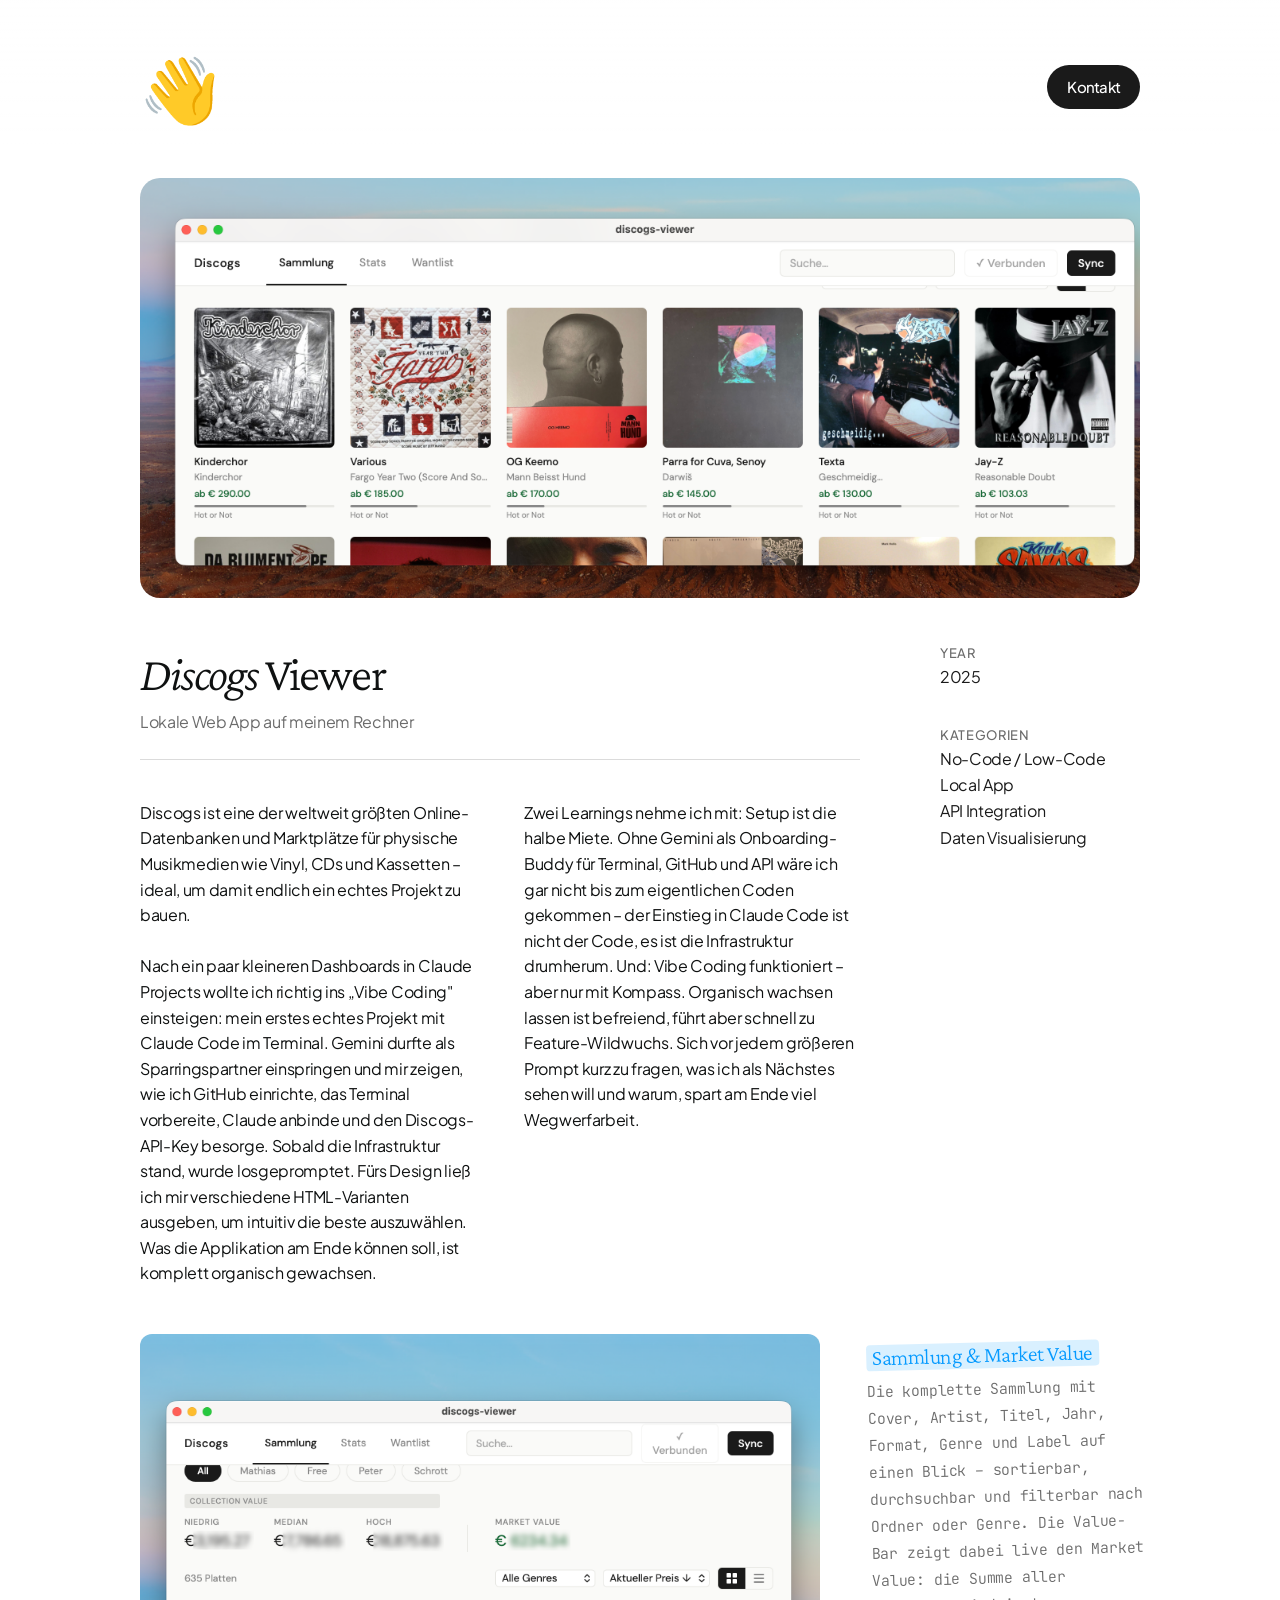
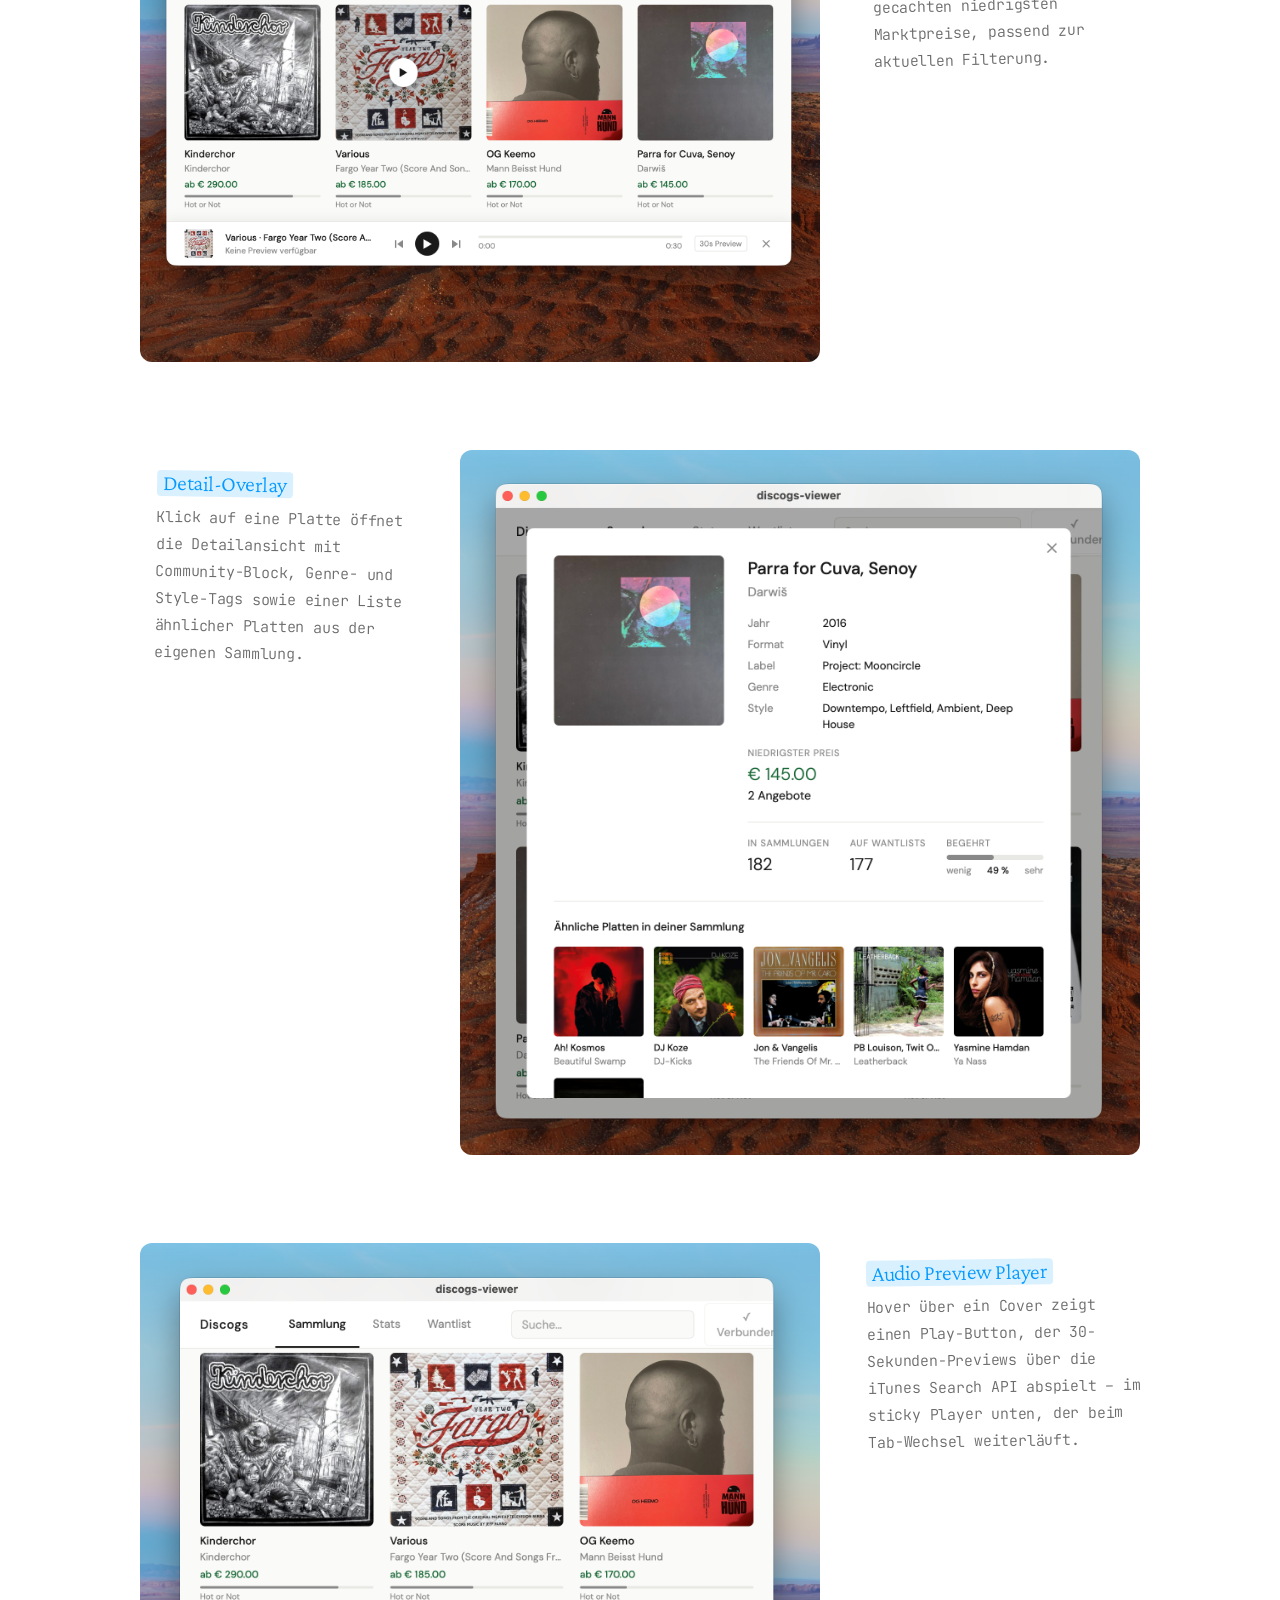
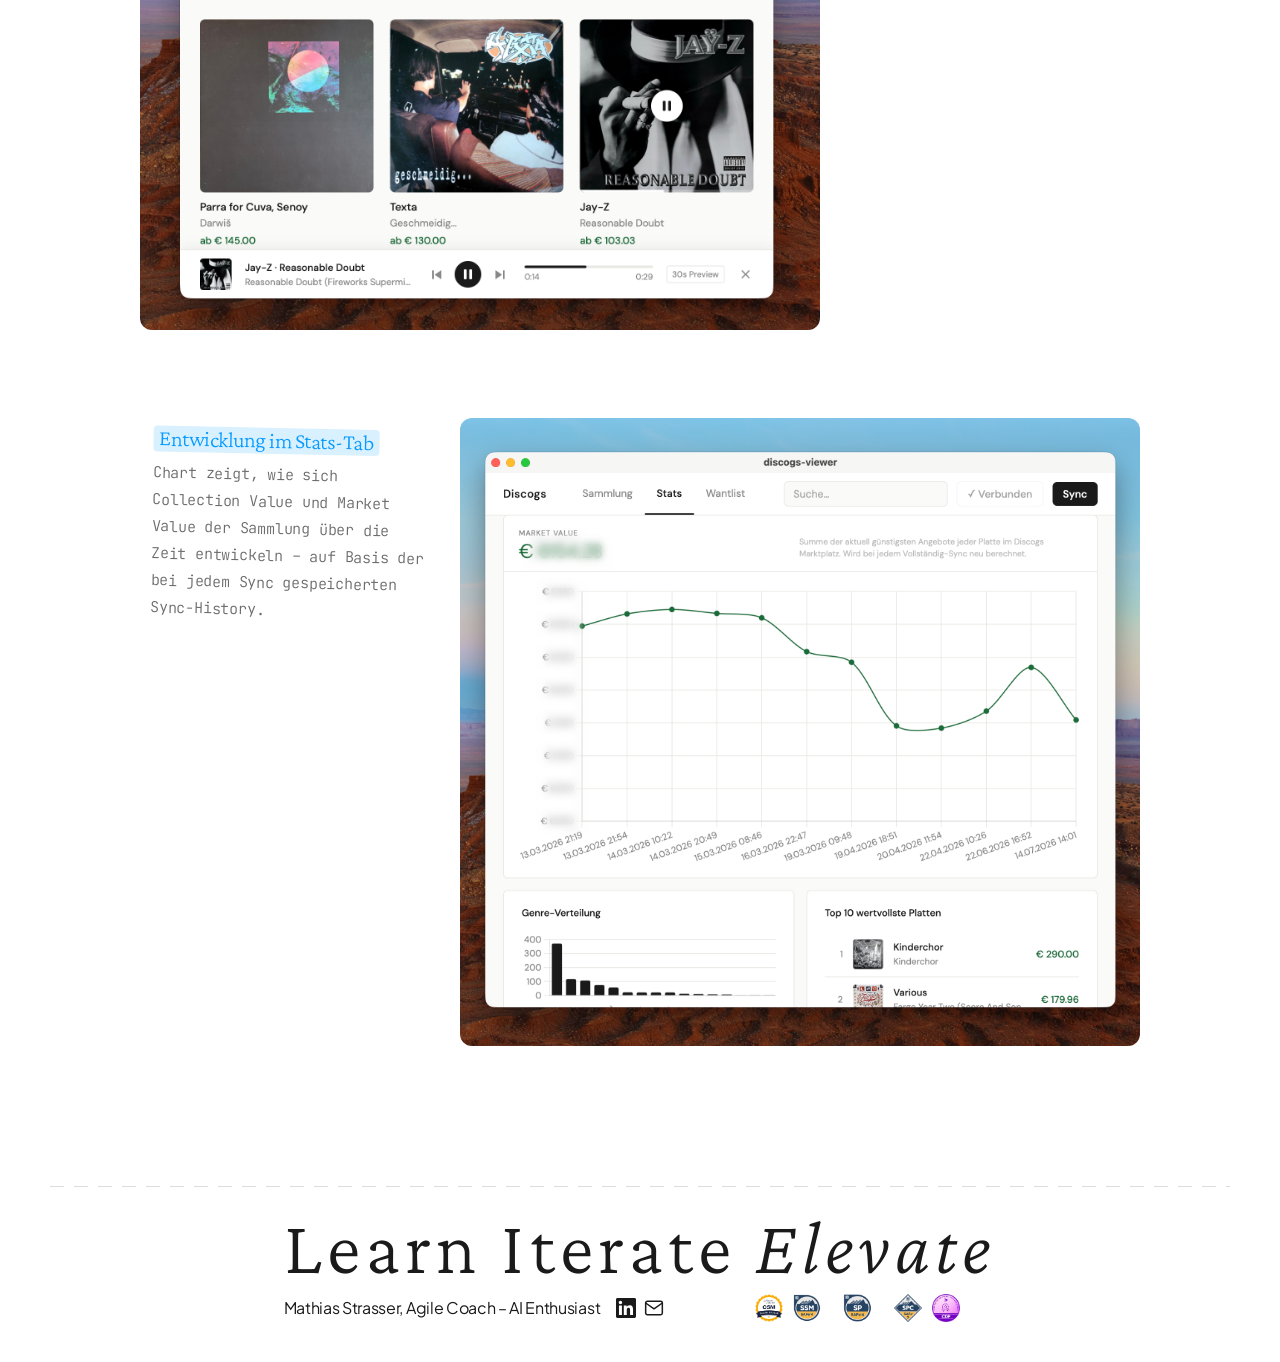
==== commit a187030e: "Add Backlog Autopilot project page, remove star decoration, text tweaks - New subpage n8n-workflow.h" ====
--- a/discogs.html
+++ b/discogs.html
@@ -33,7 +33,7 @@
     <section class="project-detail-content">
       <div class="project-layout-wrapper">
         <div class="project-main">
-          <h1 class="project-headline"><em>Discogs</em> Viewer <span class="hero-deko">✦</span></h1>
+          <h1 class="project-headline"><em>Discogs</em> Viewer</h1>
           <p class="project-subtext">
             Lokale Web App auf meinem Rechner
           </p>
@@ -43,16 +43,16 @@
           <div class="project-text">
             <div class="project-text-column">
               <p>
-                Discogs ist eine der weltweit größten Online-Datenbanken und Marktplätze für physische Musikmedien wie Vinyl, CDs und Kassetten. Nutzer können dort ihre eigene Musiksammlung digital katalogisieren, Veröffentlichungen detailgetreu recherchieren und Tonträger mit Sammlern weltweit handeln.
+                Discogs ist eine der weltweit größten Online-Datenbanken und Marktplätze für physische Musikmedien wie Vinyl, CDs und Kassetten – ideal, um damit endlich ein echtes Projekt zu bauen.
               </p>
               <p>
-                Mein erstes echtes Projekt mit Claude Code: Nach ein paar kleineren Dashboards in Claude Projects wollte ich es jetzt endlich wissen und so richtig ins „Vibe Coding" einsteigen. Das Vorgehen war absolut Hands-on: Gemini durfte als Sparringspartner einspringen, um mir zu zeigen, wie ich GitHub einrichte, das Terminal vorbereite, Claude anbinde und den Discogs-API-Key besorge.
+                Nach ein paar kleineren Dashboards in Claude Projects wollte ich richtig ins „Vibe Coding" einsteigen: mein erstes echtes Projekt mit Claude Code im Terminal. Gemini durfte als Sparringspartner einspringen und mir zeigen, wie ich GitHub einrichte, das Terminal vorbereite, Claude anbinde und den Discogs-API-Key besorge. Sobald die Infrastruktur stand, wurde losgepromptet. Fürs Design ließ ich mir verschiedene HTML-Varianten ausgeben, um intuitiv die beste auszuwählen. Was die Applikation am Ende können soll, ist komplett organisch gewachsen.
               </p>
             </div>
 
             <div class="project-text-column">
               <p>
-                Sobald die Infrastruktur stand, wurde einfach losgepromptet. Für das Design ließ ich mir verschiedene HTML-Optionen ausgeben, um intuitiv die beste Variante auszuwählen. Wie die Applikation am Ende aussehen und was sie genau können soll, ist komplett organisch gewachsen und war vorher nicht starr geplant.
+                Zwei Learnings nehme ich mit: Setup ist die halbe Miete. Ohne Gemini als Onboarding-Buddy für Terminal, GitHub und API wäre ich gar nicht bis zum eigentlichen Coden gekommen – der Einstieg in Claude Code ist nicht der Code, es ist die Infrastruktur drumherum. Und: Vibe Coding funktioniert – aber nur mit Kompass. Organisch wachsen lassen ist befreiend, führt aber schnell zu Feature-Wildwuchs. Sich vor jedem größeren Prompt kurz zu fragen, was ich als Nächstes sehen will und warum, spart am Ende viel Wegwerfarbeit.
               </p>
             </div>
           </div>
@@ -109,7 +109,7 @@
 
   <footer class="site-footer" id="kontakt">
     <div class="footer-inner">
-      <p class="footer-headline">Learn Iterate <span class="hero-deko">✦</span> <em>Elevate</em></p>
+      <p class="footer-headline">Learn Iterate <em>Elevate</em></p>
       <div class="footer-contact">
         <div class="footer-contact-left">
           <p class="footer-name">Mathias Strasser, Agile Coach – AI Enthusiast</p>
--- a/styles.css
+++ b/styles.css
@@ -72,12 +72,6 @@
   /* Hero-Title (eigenständig größer als Footer-Headline) */
   --fs-hero-title: 48px;
   --ls-hero-title: -2px;
-
-  /* Section Title */
-  --fs-section-title: 24px;
-  --fw-section-title: 300;
-  --lh-section-title: 1.09;
-  --ls-section-title: -1.2px;
 
   /* Body */
   --fs-body: 16px;
@@ -307,10 +301,10 @@
 
 .section-title {
   font-family: var(--font-serif);
-  font-size: var(--fs-section-title);
-  font-weight: var(--fw-section-title);
-  line-height: var(--lh-section-title);
-  letter-spacing: var(--ls-section-title);
+  font-size: 36px;
+  font-weight: 300;
+  line-height: 1.15;
+  letter-spacing: -1.5px;
   color: var(--color-almost-black);
 }
 
@@ -551,27 +545,17 @@
 }
 
 .project-card-5 {
-  background-color: #808080;
-}
-
-.project-card-disabled {
-  cursor: default;
-  align-items: center;
-  justify-content: center;
-}
-
-.project-card-disabled:hover {
-  transform: none;
-}
-
-.project-card-placeholder {
-  font-family: var(--font-mono);
-  font-size: 13px;
-  font-weight: 400;
-  letter-spacing: 0.05em;
-  text-transform: uppercase;
-  color: rgba(255, 255, 255, 0.75);
-  margin: 0;
+  background-color: transparent;
+  position: relative;
+}
+
+.project-card-5 img {
+  position: absolute;
+  inset: 0;
+  width: 100%;
+  height: 100%;
+  object-fit: cover;
+  border-radius: 20px;
 }
 
 /* ==========================================================================
@@ -728,6 +712,14 @@
 
 .project-detail-pair:nth-of-type(4) .project-detail-box {
   transform: rotate(1.2deg) translate(12px, 10px);
+}
+
+.project-detail-pair:nth-of-type(5) .project-detail-box {
+  transform: rotate(-1.1deg) translate(9px, 14px);
+}
+
+.project-detail-pair:nth-of-type(6) .project-detail-box {
+  transform: rotate(0.9deg) translate(14px, 9px);
 }
 
 .project-detail-pair:nth-of-type(2n) {
@@ -810,7 +802,7 @@
 
 .footer-headline {
   font-family: var(--font-serif);
-  font-size: clamp(45px, 6vw, 101px);
+  font-size: clamp(40px, 6vw, 96px);
   font-weight: var(--fw-hero);
   line-height: var(--lh-hero);
   letter-spacing: calc(-0.02em + 5pt);
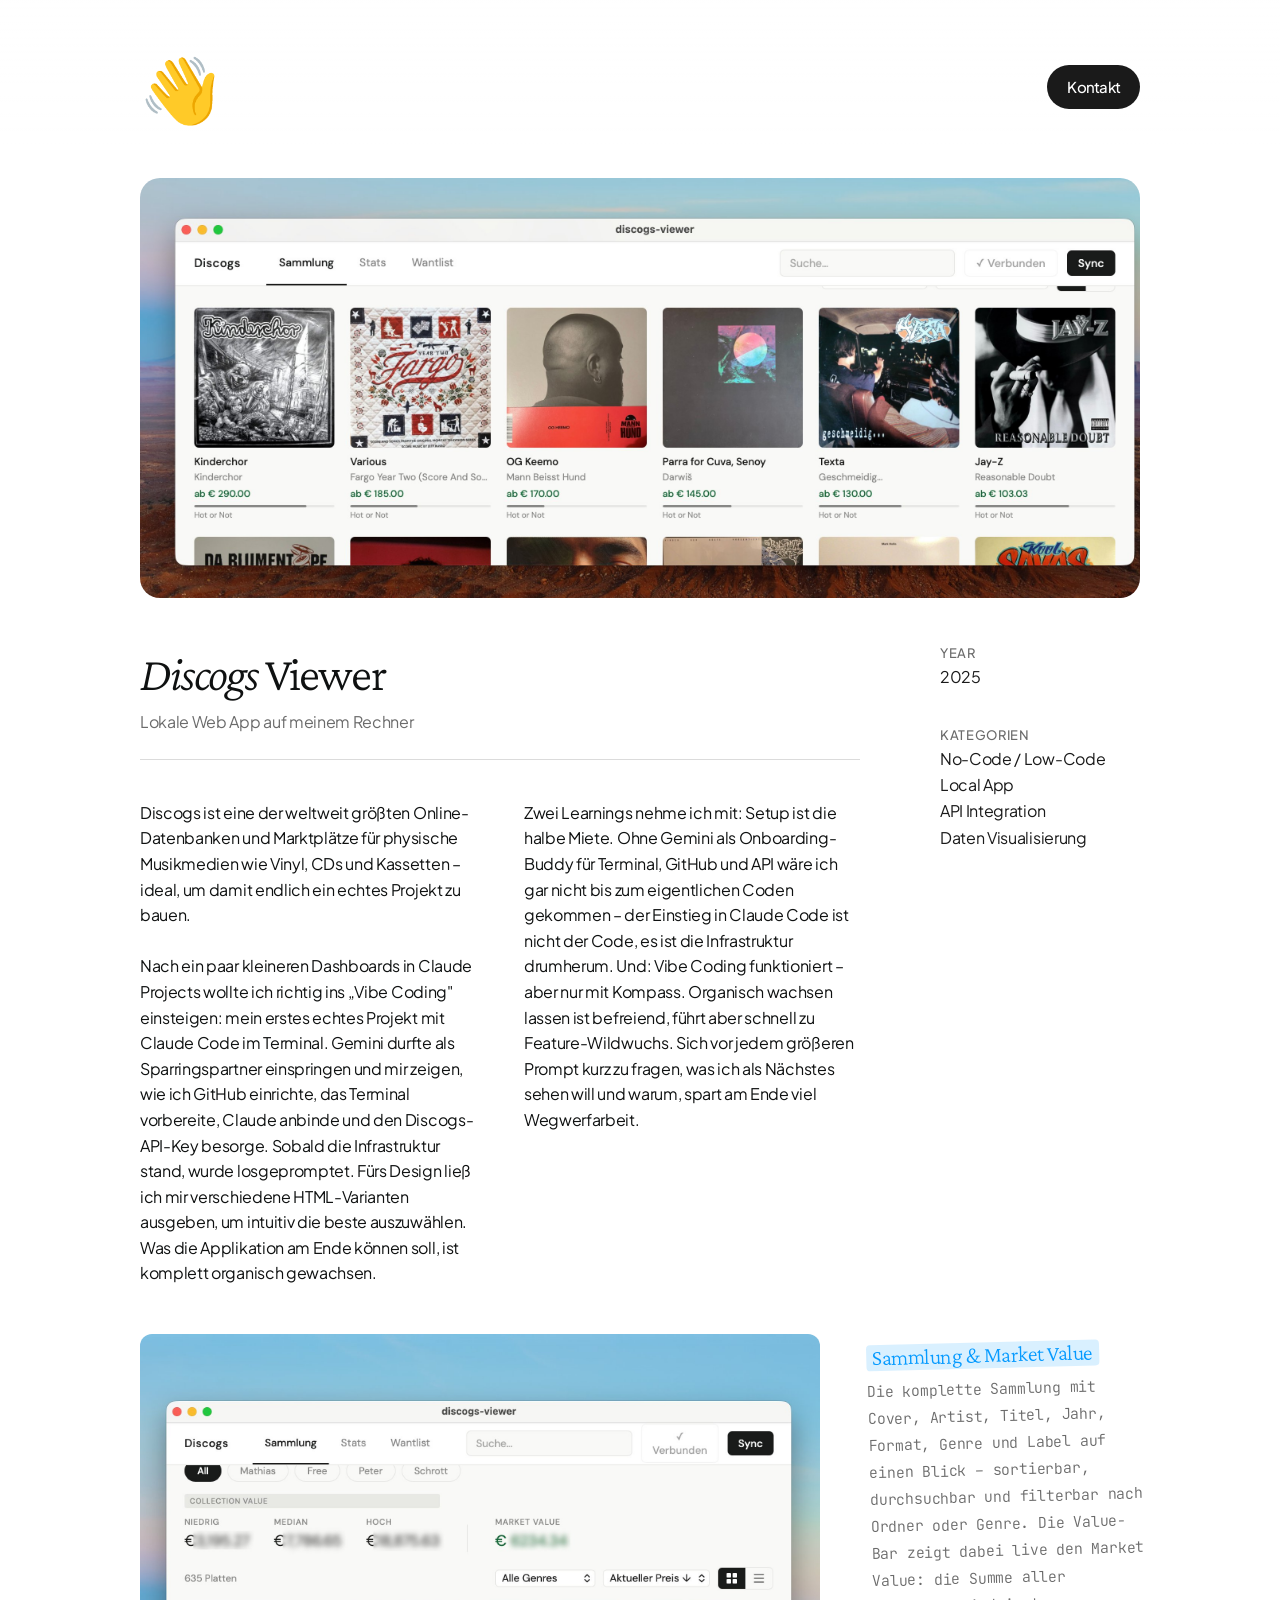
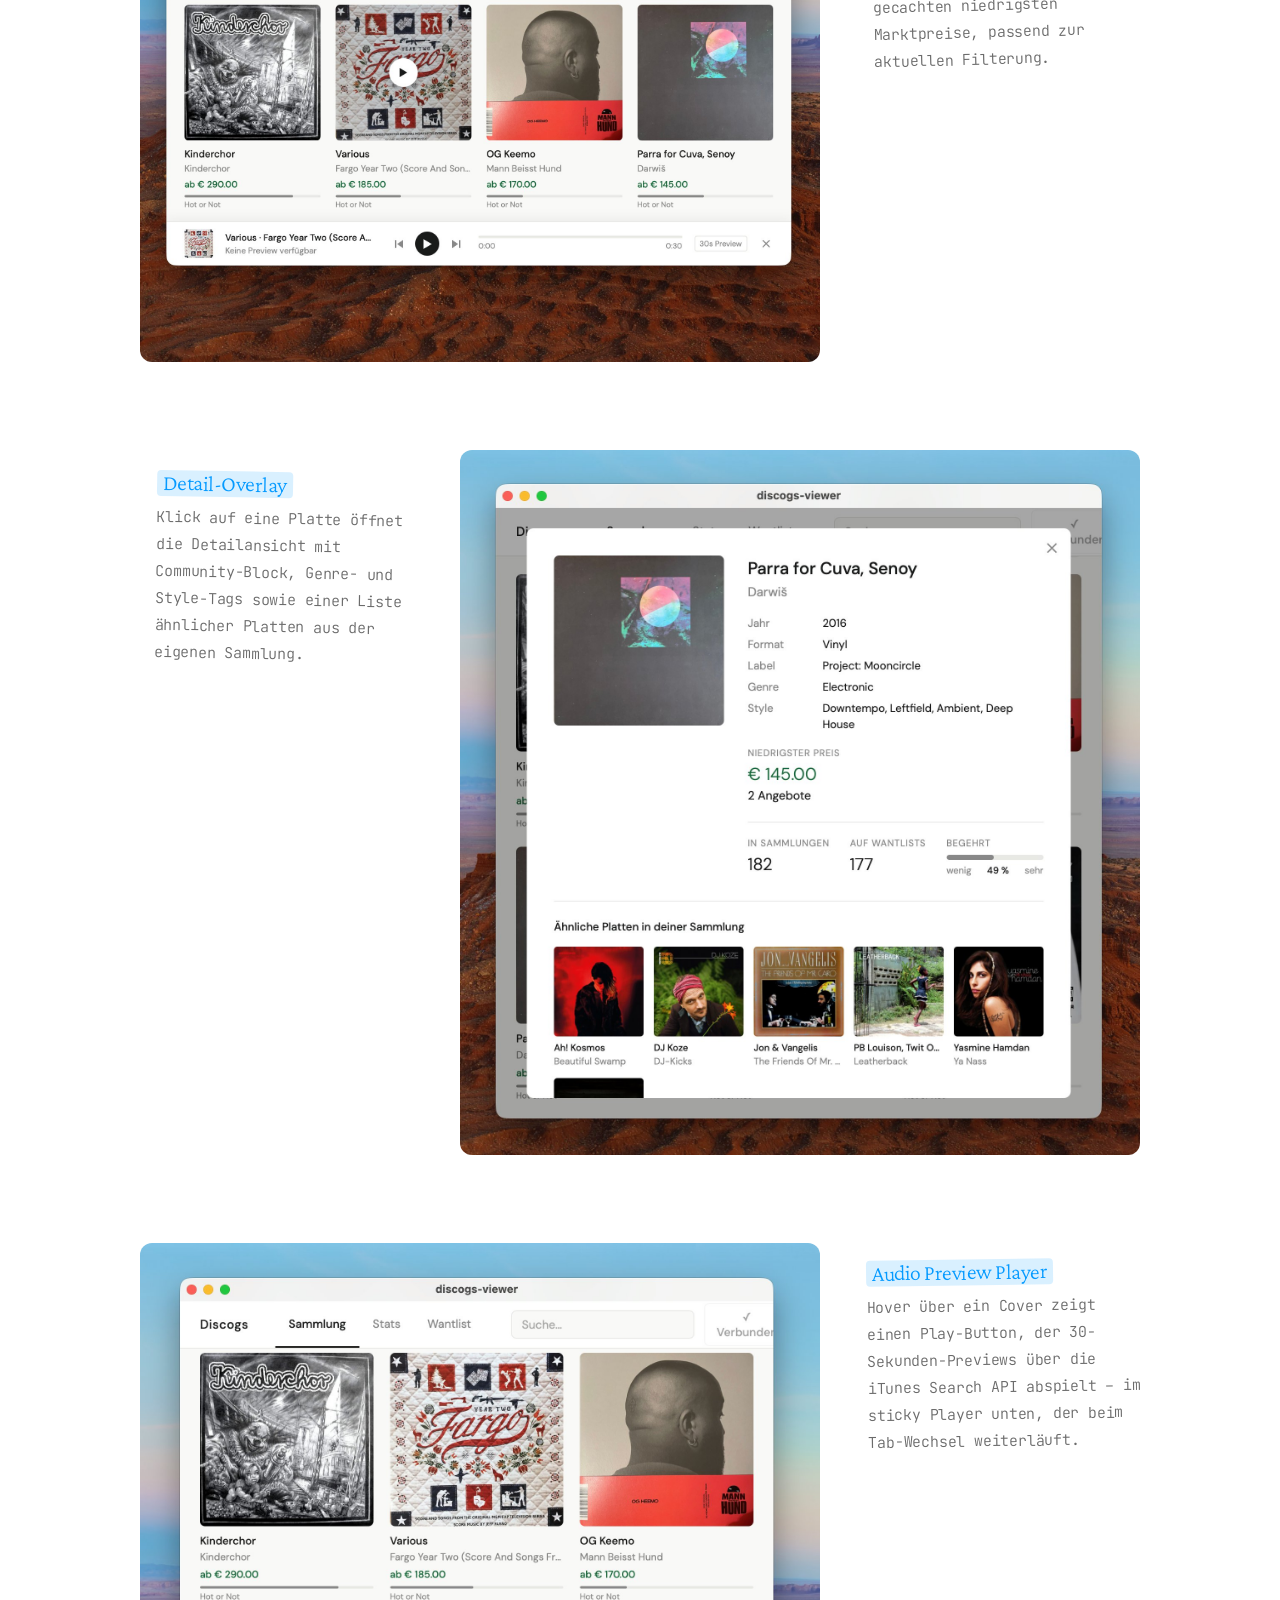
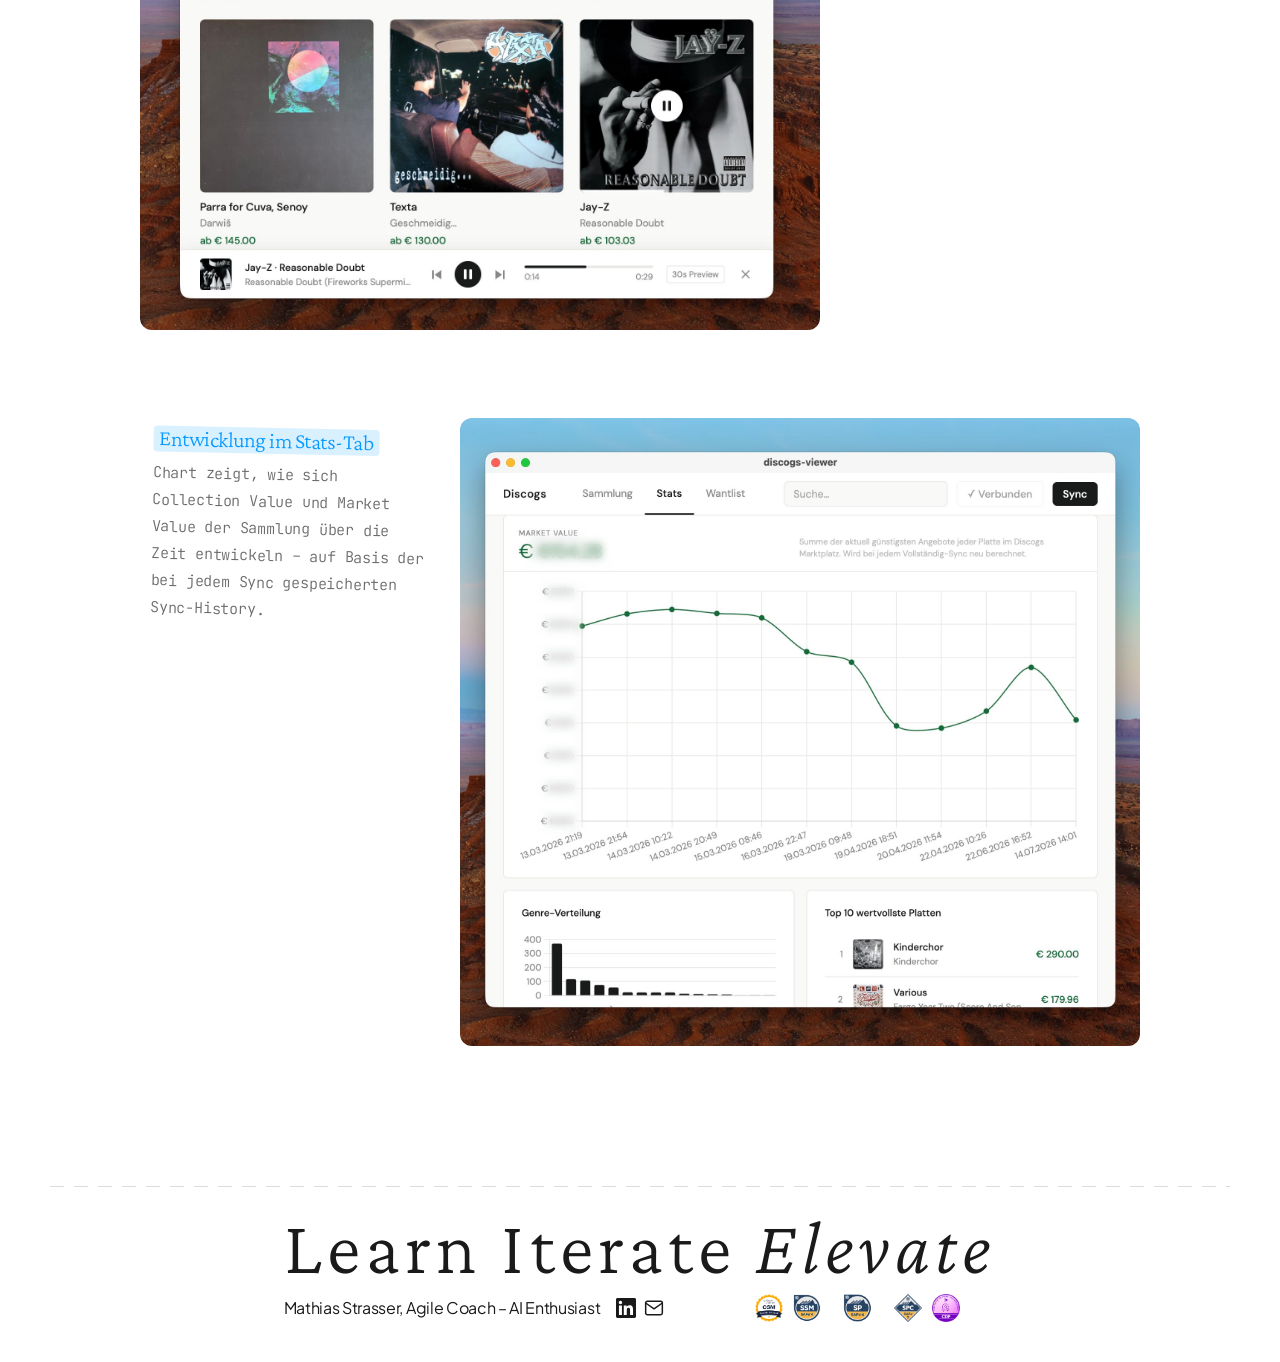
==== commit 824b5be9: "Projektbilder site-weit von PNG auf JPG umgestellt Co-Authored-By: Claude Sonnet 5 <noreply@anthropi" ====
--- a/discogs.html
+++ b/discogs.html
@@ -24,7 +24,7 @@
 
     <section class="project-detail-hero">
       <img
-        src="Discogs/Discogs Header.png"
+        src="Discogs/Discogs Header.jpg"
         alt="Discogs Sammlung Viewer – Hauptansicht"
         class="project-hero-img"
       >
@@ -75,28 +75,28 @@
 
       <div class="project-detail-pairs">
         <div class="project-detail-pair">
-          <img src="Discogs/Detail 2.png" alt="Discogs Viewer: Sammlung mit Market Value">
+          <img src="Discogs/Detail 2.jpg" alt="Discogs Viewer: Sammlung mit Market Value">
           <div class="project-detail-box">
             <h4 class="project-detail-box-title">Sammlung &amp; Market Value</h4>
             <p>Die komplette Sammlung mit Cover, Artist, Titel, Jahr, Format, Genre und Label auf einen Blick – sortierbar, durchsuchbar und filterbar nach Ordner oder Genre. Die Value-Bar zeigt dabei live den Market Value: die Summe aller gecachten niedrigsten Marktpreise, passend zur aktuellen Filterung.</p>
           </div>
         </div>
         <div class="project-detail-pair">
-          <img src="Discogs/Detail.png" alt="Discogs Viewer: Detail-Overlay einer Platte">
+          <img src="Discogs/Detail.jpg" alt="Discogs Viewer: Detail-Overlay einer Platte">
           <div class="project-detail-box">
             <h4 class="project-detail-box-title">Detail-Overlay</h4>
             <p>Klick auf eine Platte öffnet die Detailansicht mit Community-Block, Genre- und Style-Tags sowie einer Liste ähnlicher Platten aus der eigenen Sammlung.</p>
           </div>
         </div>
         <div class="project-detail-pair">
-          <img src="Discogs/Player.png" alt="Discogs Viewer: Floating iTunes Preview Player">
+          <img src="Discogs/Player.jpg" alt="Discogs Viewer: Floating iTunes Preview Player">
           <div class="project-detail-box">
             <h4 class="project-detail-box-title">Audio Preview Player</h4>
             <p>Hover über ein Cover zeigt einen Play-Button, der 30-Sekunden-Previews über die iTunes Search API abspielt – im sticky Player unten, der beim Tab-Wechsel weiterläuft.</p>
           </div>
         </div>
         <div class="project-detail-pair">
-          <img src="Discogs/Entwicklung.png" alt="Discogs Viewer: Entwicklung von Collection und Market Value">
+          <img src="Discogs/Entwicklung.jpg" alt="Discogs Viewer: Entwicklung von Collection und Market Value">
           <div class="project-detail-box">
             <h4 class="project-detail-box-title">Entwicklung im Stats-Tab</h4>
             <p>Chart zeigt, wie sich Collection Value und Market Value der Sammlung über die Zeit entwickeln – auf Basis der bei jedem Sync gespeicherten Sync-History.</p>
--- a/styles.css
+++ b/styles.css
@@ -558,6 +558,20 @@
   border-radius: 20px;
 }
 
+.project-card-6 {
+  background-color: transparent;
+  position: relative;
+}
+
+.project-card-6 img {
+  position: absolute;
+  inset: 0;
+  width: 100%;
+  height: 100%;
+  object-fit: cover;
+  border-radius: 20px;
+}
+
 /* ==========================================================================
    12. Project Detail Pages
    ========================================================================== */
